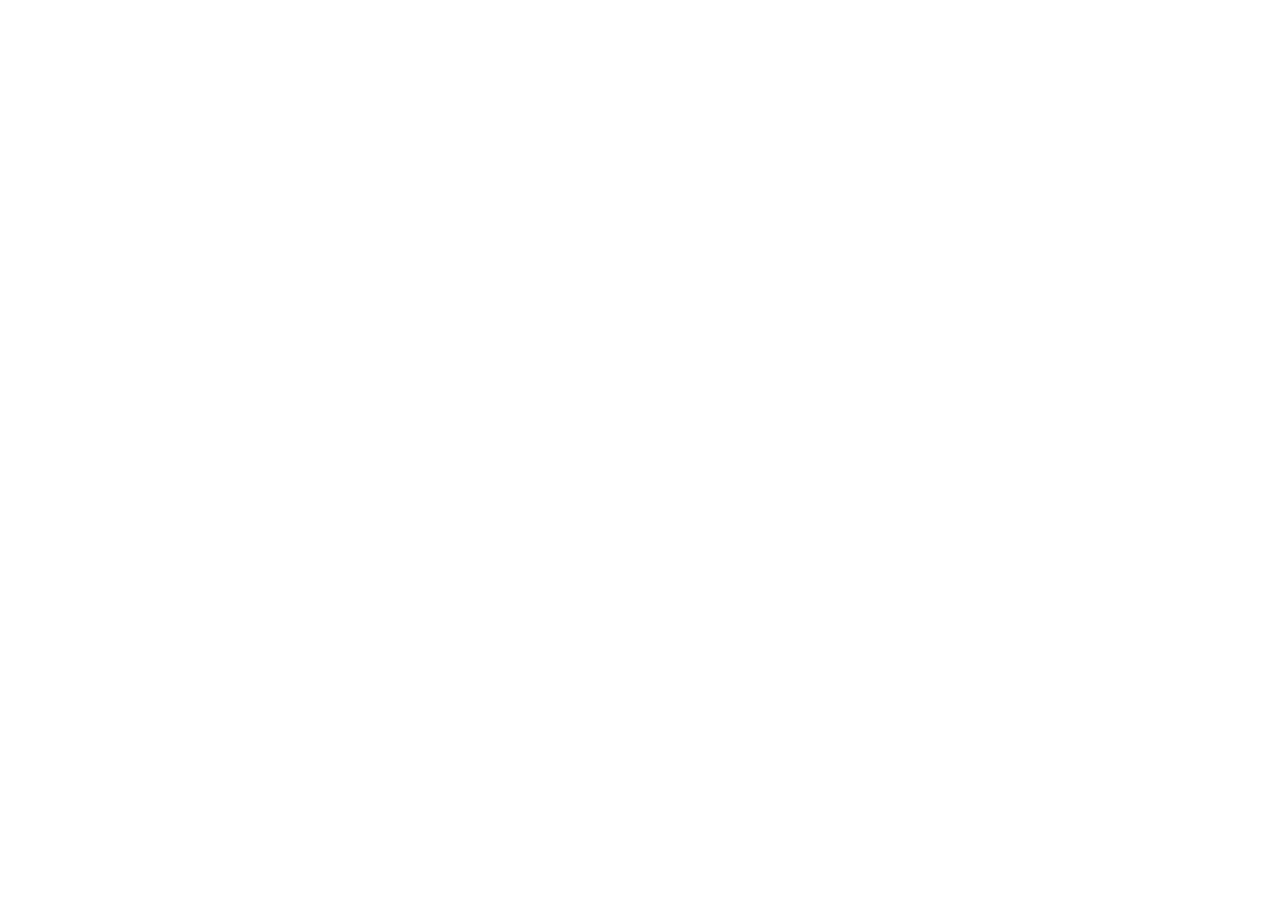
==== about.html @ 2a6b6fd4 "Init : création du dépôt, arborescence des fichiers et structure HTML de base" ====
<!DOCTYPE html>
<html lang="fr">

<head>
    <meta charset="UTF-8">
    <meta name="viewport" content="width=device-width, initial-scale=1.0">
    <title>AfriTalent - Acceuil</title>

    <!--Bootstrap 5 via CDN : feuille de style-->
    <link href="https://cdn.jsdelivr.net/npm/bootstrap@5.3.0/dist/css/bootstrap.min.css" rel="stylesheet">

    <!--Votre feuille de style personnelle-->
    <link rel="stylesheet" href="css/style.css">
</head>

<body>

    <!--Bootstrap 5 via CDN : script JavaScript-->
    <script src="https://cdn.jsdelivr.net/npm/bootstrap@5.3.0/dist/js/bootstrap.bundle.min.js"></script>

    <!--Votre script JavaScript-->
    <script src="js/main.js"></script>

</body>

</html>
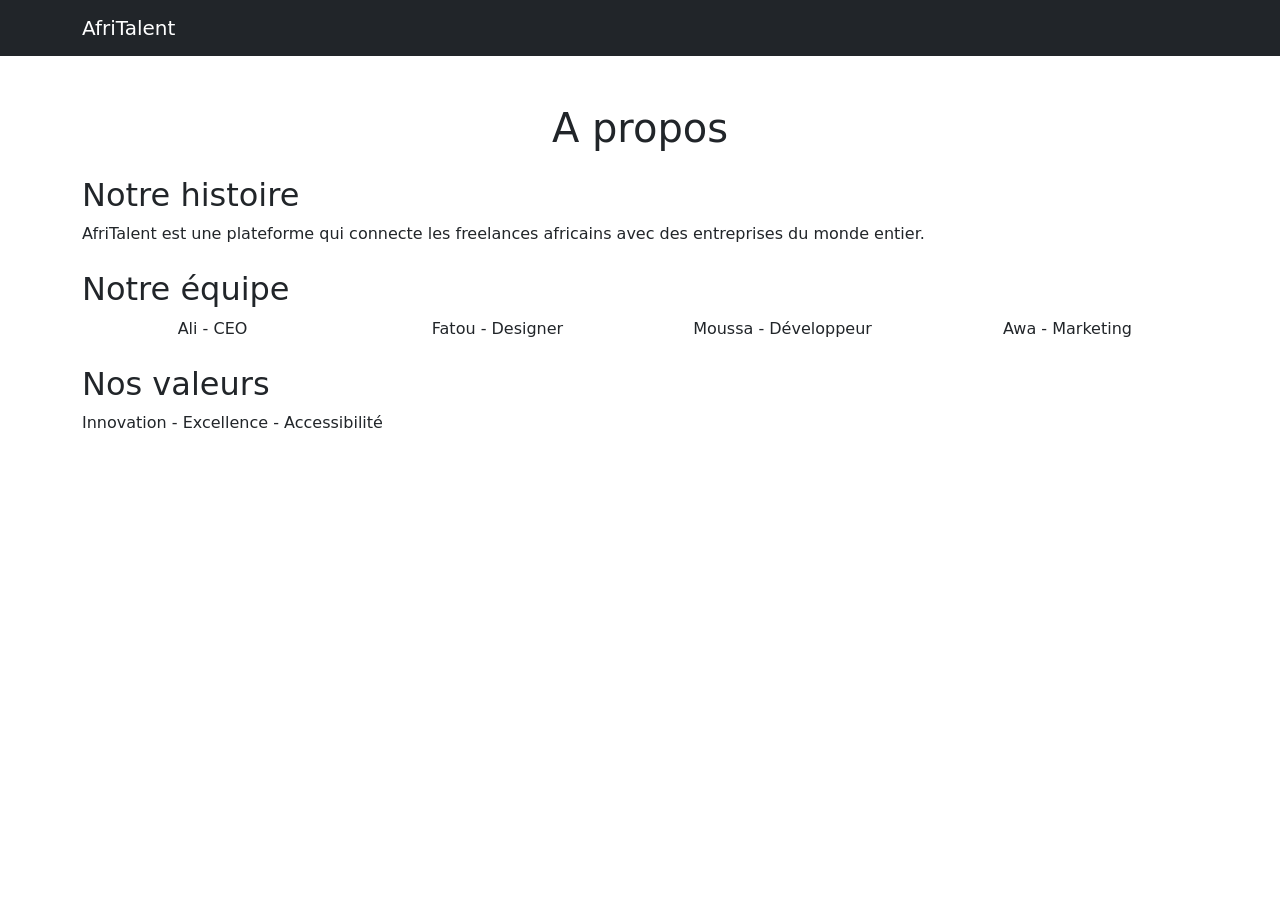
==== commit ca6b187b: "HTML : structure complète des 5 pages avec sections et contenu texte" ====
--- a/about.html
+++ b/about.html
@@ -15,6 +15,35 @@
 
 <body>
 
+    <!-- NAVBAR -->
+    <nav class="navbar navbar-expand-lg navbar-dark bg-dark">
+        <div class="container">
+            <a class="navbar-brand" href="index.html">AfriTalent</a>
+        </div>
+    </nav>
+
+    <!-- ABOUT -->
+    <main class="container mt-5">
+        <h1 class="text-center">A propos</h1>
+        <h2 class="mt-4">Notre histoire</h2>
+        <p>AfriTalent est une plateforme qui connecte les freelances africains avec des entreprises du monde entier.</p>
+
+        <h2 class="mt-4">Notre équipe</h2>
+        <div class="row text-center">
+            <div class="col-md-3">Ali - CEO</div>
+            <div class="col-md-3">Fatou - Designer</div>
+            <div class="col-md-3">Moussa - Développeur</div>
+            <div class="col-md-3">Awa - Marketing</div>
+        </div>
+
+        <h2 class="mt-4">Nos valeurs</h2>
+        <p>Innovation - Excellence - Accessibilité</p>
+    </main>
+
+    <!--Le contenu de la page sera ajoute ici-->
+
+<body>
+
     <!--Bootstrap 5 via CDN : script JavaScript-->
     <script src="https://cdn.jsdelivr.net/npm/bootstrap@5.3.0/dist/js/bootstrap.bundle.min.js"></script>
 
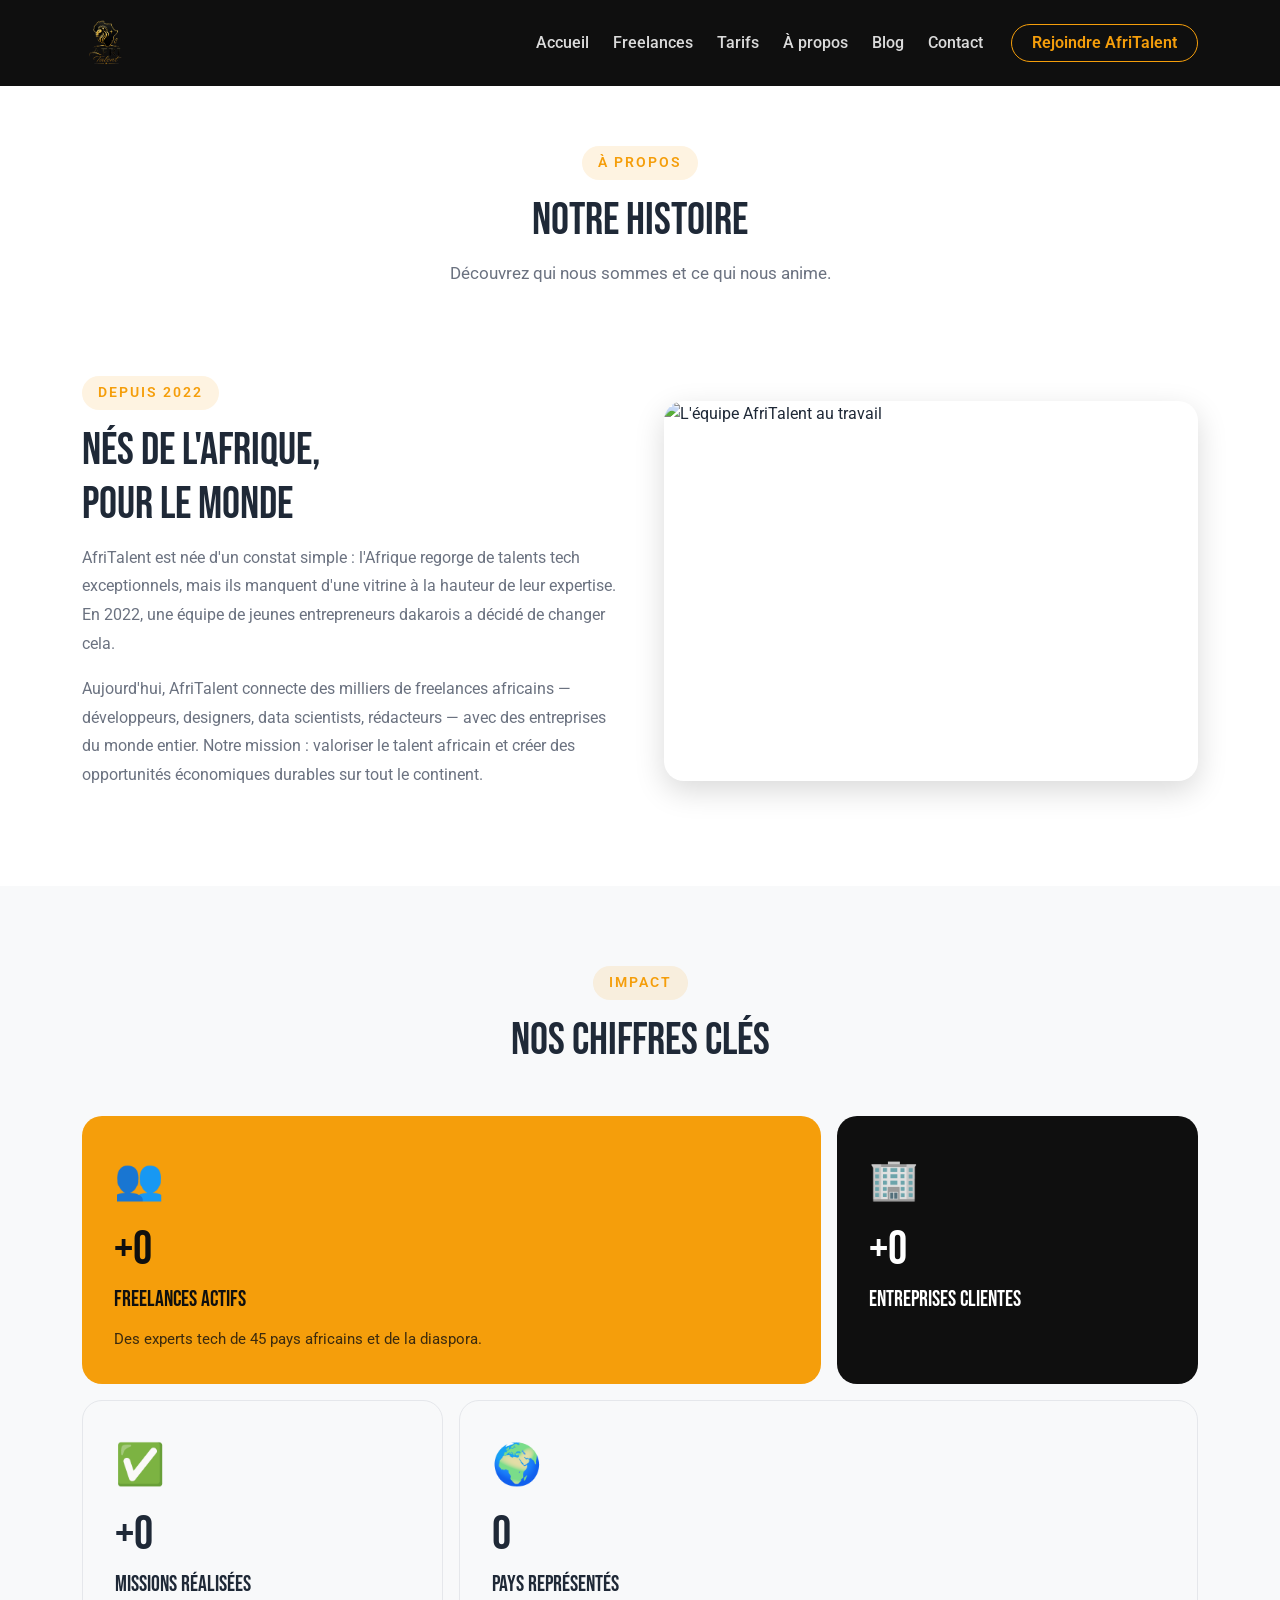
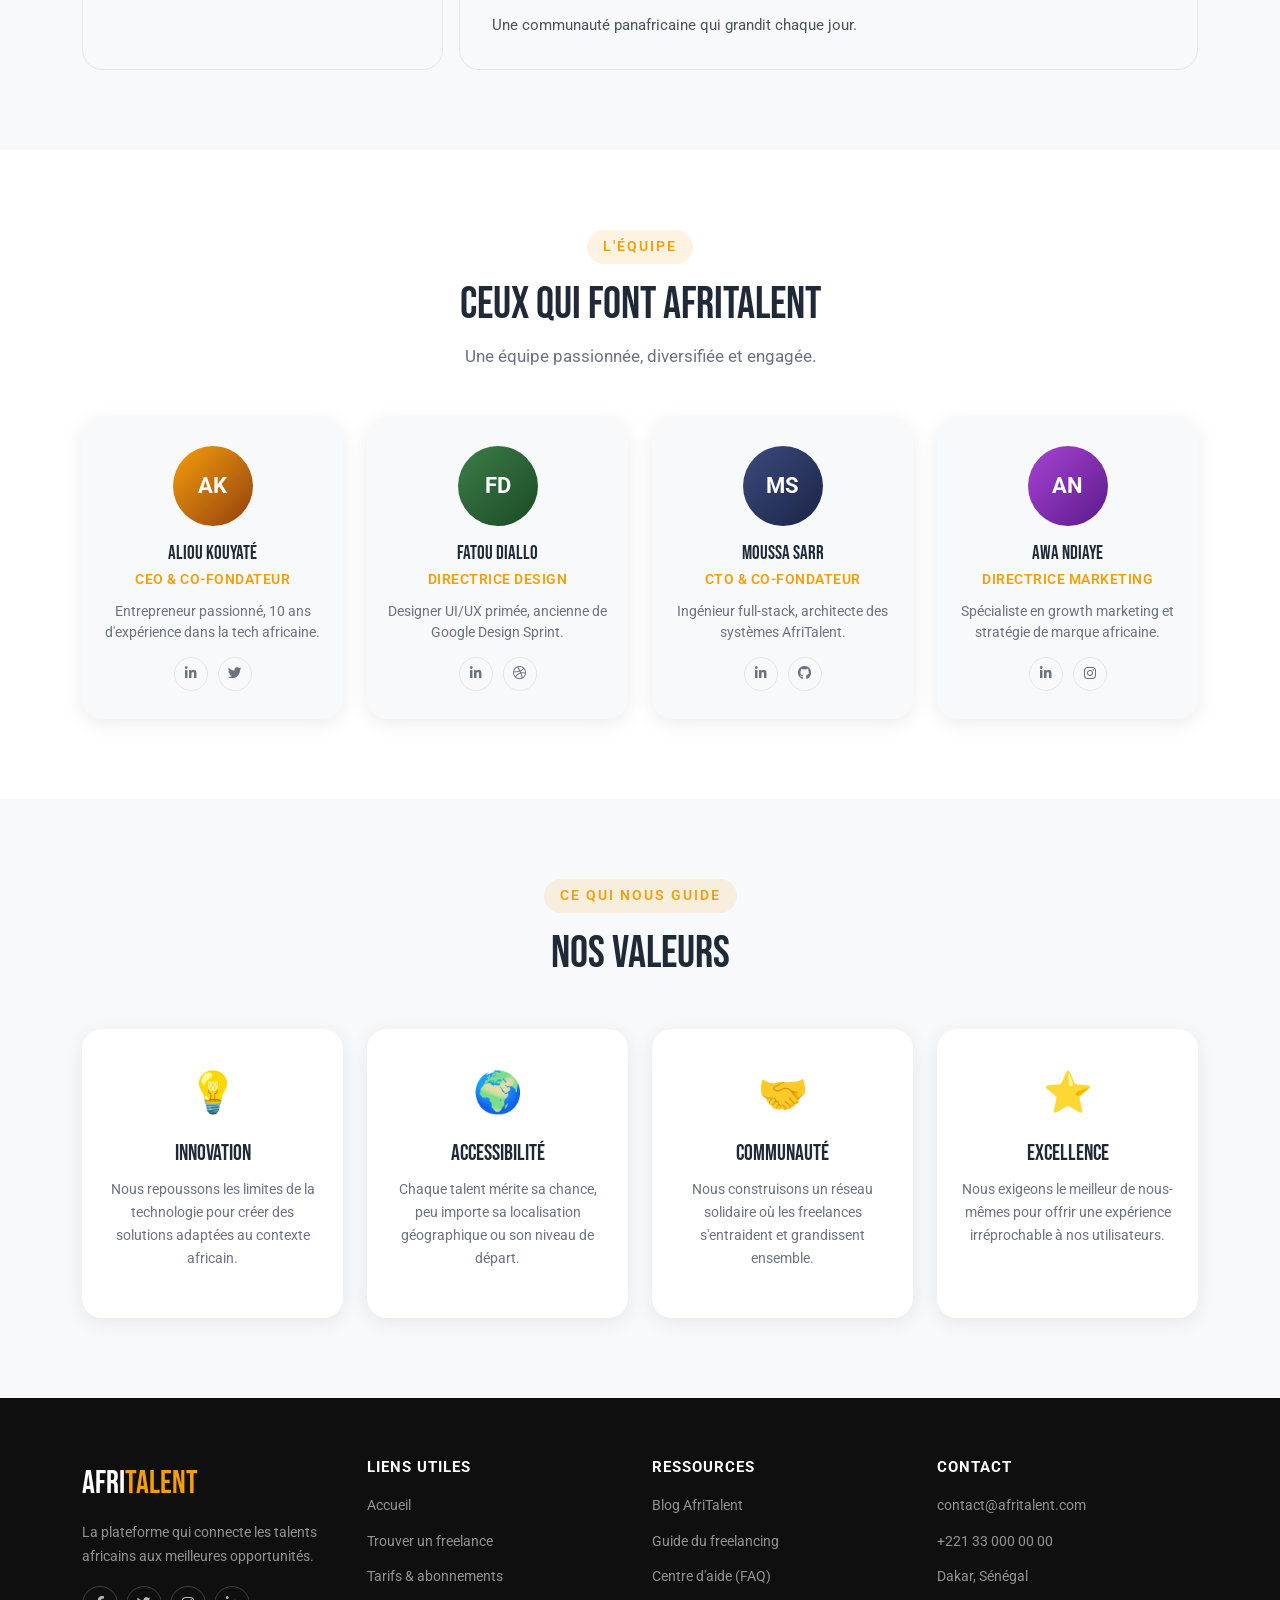
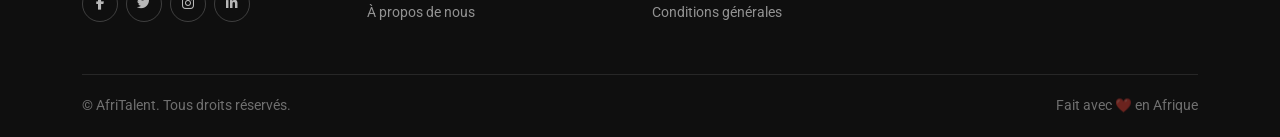
==== commit 096ecb54: "CSS : Bento Grid, sections hero et catégories, effets hover" ====
--- a/about.html
+++ b/about.html
@@ -4,52 +4,310 @@
 <head>
     <meta charset="UTF-8">
     <meta name="viewport" content="width=device-width, initial-scale=1.0">
-    <title>AfriTalent - Acceuil</title>
-
-    <!--Bootstrap 5 via CDN : feuille de style-->
+    <title>AfriTalent - À propos</title>
+
+    <!-- Bootstrap 5 via CDN : feuille de style -->
     <link href="https://cdn.jsdelivr.net/npm/bootstrap@5.3.0/dist/css/bootstrap.min.css" rel="stylesheet">
 
-    <!--Votre feuille de style personnelle-->
+    <!-- Font Awesome -->
+    <link rel="stylesheet" href="https://cdnjs.cloudflare.com/ajax/libs/font-awesome/6.5.0/css/all.min.css">
+
+    <!-- Google Fonts -->
+    <link href="https://fonts.googleapis.com/css2?family=Bebas+Neue&family=IBM+Plex+Sans+JP&family=Roboto:ital,wght@0,100..900;1,100..900&display=swap" rel="stylesheet">
+
+    <!-- Feuille de style personnelle -->
     <link rel="stylesheet" href="css/style.css">
 </head>
 
 <body>
 
-    <!-- NAVBAR -->
-    <nav class="navbar navbar-expand-lg navbar-dark bg-dark">
+    <!-- === NAVBAR === -->
+    <header>
+        <nav class="navbar navbar-expand-lg navbar-dark bg-dark sticky-top" id="mainNAV">
+            <div class="container">
+                <a class="navbar-brand" href="index.html">
+                    <img src="images/IYVH6890-removebg-preview.png" alt="Logo AfriTalent" width="200" height="auto">
+                </a>
+                <button class="navbar-toggler" type="button" data-bs-toggle="collapse" data-bs-target="#navMenu"
+                    aria-controls="navMenu" aria-expanded="false" aria-label="Toggle navigation">
+                    <span class="navbar-toggler-icon"></span>
+                </button>
+                <div class="collapse navbar-collapse" id="navMenu">
+                    <ul class="navbar-nav ms-auto align-items-center">
+                        <li class="nav-item"><a class="nav-link" href="index.html">Accueil</a></li>
+                        <li class="nav-item"><a class="nav-link" href="freelances.html">Freelances</a></li>
+                        <li class="nav-item"><a class="nav-link" href="tarifs.html">Tarifs</a></li>
+                        <!-- Lien actif sur À propos -->
+                        <li class="nav-item"><a class="nav-link active" href="about.html">À propos</a></li>
+                        <li class="nav-item"><a class="nav-link" href="#">Blog</a></li>
+                        <li class="nav-item"><a class="nav-link" href="contact.html">Contact</a></li>
+                        <li class="nav-item ms-3">
+                            <a href="#" class="btn btn-outline-warning">Rejoindre AfriTalent</a>
+                        </li>
+                    </ul>
+                </div>
+            </div>
+        </nav>
+    </header>
+
+    <main>
+
+        <!-- === EN-TÊTE PAGE === -->
+        <section id="page-header">
+            <div class="container text-center">
+                <span class="section-label">À propos</span>
+                <h1 class="section-title">Notre histoire</h1>
+                <p class="section-sub">Découvrez qui nous sommes et ce qui nous anime.</p>
+            </div>
+        </section>
+
+        <!-- === NOTRE HISTOIRE === -->
+        <section id="histoire">
+            <div class="container">
+                <div class="row align-items-center g-5">
+                    <div class="col-lg-6">
+                        <span class="section-label">Depuis 2022</span>
+                        <h2 class="section-title">Nés de l'Afrique,<br>pour le monde</h2>
+                        <p class="about-text">
+                            AfriTalent est née d'un constat simple : l'Afrique regorge de talents tech
+                            exceptionnels, mais ils manquent d'une vitrine à la hauteur de leur expertise.
+                            En 2022, une équipe de jeunes entrepreneurs dakarois a décidé de changer cela.
+                        </p>
+                        <p class="about-text">
+                            Aujourd'hui, AfriTalent connecte des milliers de freelances africains — développeurs,
+                            designers, data scientists, rédacteurs — avec des entreprises du monde entier.
+                            Notre mission : valoriser le talent africain et créer des opportunités économiques
+                            durables sur tout le continent.
+                        </p>
+                    </div>
+                    <div class="col-lg-6">
+                        <img src="images/banner.jpg" alt="L'équipe AfriTalent au travail" class="about-img">
+                    </div>
+                </div>
+            </div>
+        </section>
+
+        <!-- === CHIFFRES CLÉS EN BENTO GRID === -->
+        <section id="chiffres">
+            <div class="container">
+                <div class="text-center mb-5">
+                    <span class="section-label">Impact</span>
+                    <h2 class="section-title">Nos chiffres clés</h2>
+                </div>
+                <!-- Bento Grid avec compteurs animés (JS — commit 7) -->
+                <div class="bento-grid">
+                    <div class="bento-card accent large">
+                        <div class="bento-icon">👥</div>
+                        <div class="stat-big">+<span class="counter" data-target="2500">0</span></div>
+                        <div class="bento-title">Freelances actifs</div>
+                        <div class="bento-desc">Des experts tech de 45 pays africains et de la diaspora.</div>
+                    </div>
+                    <div class="bento-card dark">
+                        <div class="bento-icon">🏢</div>
+                        <div class="stat-big">+<span class="counter" data-target="800">0</span></div>
+                        <div class="bento-title">Entreprises clientes</div>
+                    </div>
+                    <div class="bento-card light">
+                        <div class="bento-icon">✅</div>
+                        <div class="stat-big">+<span class="counter" data-target="12000">0</span></div>
+                        <div class="bento-title">Missions réalisées</div>
+                    </div>
+                    <div class="bento-card light large">
+                        <div class="bento-icon">🌍</div>
+                        <div class="stat-big"><span class="counter" data-target="45">0</span></div>
+                        <div class="bento-title">Pays représentés</div>
+                        <div class="bento-desc">Une communauté panafricaine qui grandit chaque jour.</div>
+                    </div>
+                </div>
+            </div>
+        </section>
+
+        <!-- === NOTRE ÉQUIPE === -->
+        <section id="equipe">
+            <div class="container">
+                <div class="text-center mb-5">
+                    <span class="section-label">L'équipe</span>
+                    <h2 class="section-title">Ceux qui font AfriTalent</h2>
+                    <p class="section-sub">Une équipe passionnée, diversifiée et engagée.</p>
+                </div>
+                <div class="row g-4 justify-content-center">
+
+                    <!-- Membre 1 -->
+                    <div class="col-12 col-sm-6 col-lg-3">
+                        <div class="team-card">
+                            <div class="team-avatar" style="background:linear-gradient(135deg,#F59E0B,#92400E);">
+                                AK
+                            </div>
+                            <h5 class="team-name">Aliou Kouyaté</h5>
+                            <p class="team-role">CEO & Co-fondateur</p>
+                            <p class="team-bio">Entrepreneur passionné, 10 ans d'expérience dans la tech africaine.</p>
+                            <div class="team-socials">
+                                <a href="#" aria-label="LinkedIn de Aliou"><i class="fab fa-linkedin-in"></i></a>
+                                <a href="#" aria-label="Twitter de Aliou"><i class="fab fa-twitter"></i></a>
+                            </div>
+                        </div>
+                    </div>
+
+                    <!-- Membre 2 -->
+                    <div class="col-12 col-sm-6 col-lg-3">
+                        <div class="team-card">
+                            <div class="team-avatar" style="background:linear-gradient(135deg,#3D7D4A,#1A4A24);">
+                                FD
+                            </div>
+                            <h5 class="team-name">Fatou Diallo</h5>
+                            <p class="team-role">Directrice Design</p>
+                            <p class="team-bio">Designer UI/UX primée, ancienne de Google Design Sprint.</p>
+                            <div class="team-socials">
+                                <a href="#" aria-label="LinkedIn de Fatou"><i class="fab fa-linkedin-in"></i></a>
+                                <a href="#" aria-label="Dribbble de Fatou"><i class="fab fa-dribbble"></i></a>
+                            </div>
+                        </div>
+                    </div>
+
+                    <!-- Membre 3 -->
+                    <div class="col-12 col-sm-6 col-lg-3">
+                        <div class="team-card">
+                            <div class="team-avatar" style="background:linear-gradient(135deg,#3D4A7D,#1A2447);">
+                                MS
+                            </div>
+                            <h5 class="team-name">Moussa Sarr</h5>
+                            <p class="team-role">CTO & Co-fondateur</p>
+                            <p class="team-bio">Ingénieur full-stack, architecte des systèmes AfriTalent.</p>
+                            <div class="team-socials">
+                                <a href="#" aria-label="LinkedIn de Moussa"><i class="fab fa-linkedin-in"></i></a>
+                                <a href="#" aria-label="GitHub de Moussa"><i class="fab fa-github"></i></a>
+                            </div>
+                        </div>
+                    </div>
+
+                    <!-- Membre 4 -->
+                    <div class="col-12 col-sm-6 col-lg-3">
+                        <div class="team-card">
+                            <div class="team-avatar" style="background:linear-gradient(135deg,#A843D4,#5A1A8B);">
+                                AN
+                            </div>
+                            <h5 class="team-name">Awa Ndiaye</h5>
+                            <p class="team-role">Directrice Marketing</p>
+                            <p class="team-bio">Spécialiste en growth marketing et stratégie de marque africaine.</p>
+                            <div class="team-socials">
+                                <a href="#" aria-label="LinkedIn de Awa"><i class="fab fa-linkedin-in"></i></a>
+                                <a href="#" aria-label="Instagram de Awa"><i class="fab fa-instagram"></i></a>
+                            </div>
+                        </div>
+                    </div>
+
+                </div>
+            </div>
+        </section>
+
+        <!-- === NOS VALEURS === -->
+        <section id="valeurs">
+            <div class="container">
+                <div class="text-center mb-5">
+                    <span class="section-label">Ce qui nous guide</span>
+                    <h2 class="section-title">Nos valeurs</h2>
+                </div>
+                <div class="row g-4">
+
+                    <!-- Valeur 1 -->
+                    <div class="col-12 col-sm-6 col-lg-3">
+                        <div class="valeur-card">
+                            <div class="valeur-icon">💡</div>
+                            <h5 class="valeur-title">Innovation</h5>
+                            <p class="valeur-desc">Nous repoussons les limites de la technologie pour créer des solutions adaptées au contexte africain.</p>
+                        </div>
+                    </div>
+
+                    <!-- Valeur 2 -->
+                    <div class="col-12 col-sm-6 col-lg-3">
+                        <div class="valeur-card">
+                            <div class="valeur-icon">🌍</div>
+                            <h5 class="valeur-title">Accessibilité</h5>
+                            <p class="valeur-desc">Chaque talent mérite sa chance, peu importe sa localisation géographique ou son niveau de départ.</p>
+                        </div>
+                    </div>
+
+                    <!-- Valeur 3 -->
+                    <div class="col-12 col-sm-6 col-lg-3">
+                        <div class="valeur-card">
+                            <div class="valeur-icon">🤝</div>
+                            <h5 class="valeur-title">Communauté</h5>
+                            <p class="valeur-desc">Nous construisons un réseau solidaire où les freelances s'entraident et grandissent ensemble.</p>
+                        </div>
+                    </div>
+
+                    <!-- Valeur 4 -->
+                    <div class="col-12 col-sm-6 col-lg-3">
+                        <div class="valeur-card">
+                            <div class="valeur-icon">⭐</div>
+                            <h5 class="valeur-title">Excellence</h5>
+                            <p class="valeur-desc">Nous exigeons le meilleur de nous-mêmes pour offrir une expérience irréprochable à nos utilisateurs.</p>
+                        </div>
+                    </div>
+
+                </div>
+            </div>
+        </section>
+
+    </main>
+
+    <!-- === FOOTER === -->
+    <footer>
         <div class="container">
-            <a class="navbar-brand" href="index.html">AfriTalent</a>
+            <div class="row g-4">
+                <!-- Col 1 -->
+                <div class="col-lg-3 col-md-6">
+                    <div class="footer-brand">Afri<span>Talent</span></div>
+                    <p class="footer-desc">La plateforme qui connecte les talents africains aux meilleures opportunités.</p>
+                    <div class="mt-3 d-flex gap-2">
+                        <a href="#" class="social-icon"><i class="fab fa-facebook-f"></i></a>
+                        <a href="#" class="social-icon"><i class="fab fa-twitter"></i></a>
+                        <a href="#" class="social-icon"><i class="fab fa-instagram"></i></a>
+                        <a href="#" class="social-icon"><i class="fab fa-linkedin-in"></i></a>
+                    </div>
+                </div>
+                <!-- Col 2 -->
+                <div class="col-lg-3 col-md-6">
+                    <h6 class="footer-title">Liens utiles</h6>
+                    <ul class="footer-links">
+                        <li><a href="index.html">Accueil</a></li>
+                        <li><a href="freelances.html">Trouver un freelance</a></li>
+                        <li><a href="tarifs.html">Tarifs & abonnements</a></li>
+                        <li><a href="about.html">À propos de nous</a></li>
+                    </ul>
+                </div>
+                <!-- Col 3 -->
+                <div class="col-lg-3 col-md-6">
+                    <h6 class="footer-title">Ressources</h6>
+                    <ul class="footer-links">
+                        <li><a href="#">Blog AfriTalent</a></li>
+                        <li><a href="#">Guide du freelancing</a></li>
+                        <li><a href="#">Centre d'aide (FAQ)</a></li>
+                        <li><a href="#">Conditions générales</a></li>
+                    </ul>
+                </div>
+                <!-- Col 4 -->
+                <div class="col-lg-3 col-md-6">
+                    <h6 class="footer-title">Contact</h6>
+                    <ul class="footer-links">
+                        <li><a href="#">contact@afritalent.com</a></li>
+                        <li><a href="#">+221 33 000 00 00</a></li>
+                        <li><a href="#">Dakar, Sénégal</a></li>
+                    </ul>
+                </div>
+            </div>
+            <div class="footer-bottom">
+                <span>© <span id="year"></span> AfriTalent. Tous droits réservés.</span>
+                <span>Fait avec ❤️ en Afrique</span>
+            </div>
         </div>
-    </nav>
-
-    <!-- ABOUT -->
-    <main class="container mt-5">
-        <h1 class="text-center">A propos</h1>
-        <h2 class="mt-4">Notre histoire</h2>
-        <p>AfriTalent est une plateforme qui connecte les freelances africains avec des entreprises du monde entier.</p>
-
-        <h2 class="mt-4">Notre équipe</h2>
-        <div class="row text-center">
-            <div class="col-md-3">Ali - CEO</div>
-            <div class="col-md-3">Fatou - Designer</div>
-            <div class="col-md-3">Moussa - Développeur</div>
-            <div class="col-md-3">Awa - Marketing</div>
-        </div>
-
-        <h2 class="mt-4">Nos valeurs</h2>
-        <p>Innovation - Excellence - Accessibilité</p>
-    </main>
-
-    <!--Le contenu de la page sera ajoute ici-->
-
-<body>
-
-    <!--Bootstrap 5 via CDN : script JavaScript-->
+    </footer>
+
+    <!-- Bootstrap 5 via CDN : script JavaScript -->
     <script src="https://cdn.jsdelivr.net/npm/bootstrap@5.3.0/dist/js/bootstrap.bundle.min.js"></script>
 
-    <!--Votre script JavaScript-->
+    <!-- Votre script JavaScript -->
     <script src="js/main.js"></script>
 
 </body>
-
-</html>+</html>
--- a/css/style.css
+++ b/css/style.css
@@ -0,0 +1,1334 @@
+/* =========================================================
+   AFRITALENT — FEUILLE DE STYLE PRINCIPALE
+   Auteur : [Votre Nom]
+   Description : Styles globaux du site AfriTalent
+========================================================= */
+
+/* =========================================================
+   1. VARIABLES CSS (custom properties) — OBLIGATOIRE
+========================================================= */
+:root {
+    /* Couleurs principales */
+    --color-primary:    #F59E0B;   /* Jaune/or — couleur accent */
+    --color-dark:       #0F0F0F;   /* Noir profond — fond navbar/footer */
+    --color-bg:         #F8F9FA;   /* Gris très clair — fond général */
+    --color-white:      #FFFFFF;
+    --color-text:       #1F2937;   /* Texte principal */
+    --color-text-light: #6B7280;   /* Texte secondaire */
+
+    /* Typographie */
+    --font-title:  'Bebas Neue', sans-serif;
+    --font-body:   'Roboto', sans-serif;
+
+    /* Espacements */
+    --spacing-section: 80px;
+    --spacing-md:      40px;
+    --spacing-sm:      20px;
+
+    /* Effets */
+    --radius:      12px;
+    --radius-lg:   20px;
+    --shadow:      0 4px 20px rgba(0, 0, 0, 0.08);
+    --shadow-hover:0 10px 30px rgba(0, 0, 0, 0.15);
+    --transition:  0.3s ease;
+}
+
+/* =========================================================
+   2. RESET & BASE
+========================================================= */
+*, *::before, *::after {
+    box-sizing: border-box;
+    margin: 0;
+    padding: 0;
+}
+
+html {
+    scroll-behavior: smooth;
+}
+
+body {
+    font-family: var(--font-body);
+    background: var(--color-bg);
+    color: var(--color-text);
+    line-height: 1.6;
+}
+
+img {
+    max-width: 100%;
+    display: block;
+}
+
+a {
+    text-decoration: none;
+    color: inherit;
+}
+
+ul {
+    list-style: none;
+    padding: 0;
+    margin: 0;
+}
+
+/* =========================================================
+   3. TYPOGRAPHIE
+========================================================= */
+h1, h2, h3 {
+    font-family: var(--font-title);
+    line-height: 1.2;
+}
+
+.section-title {
+    font-family: var(--font-title);
+    font-size: 2.8rem;
+    color: var(--color-text);
+    margin-bottom: 12px;
+}
+
+.section-label {
+    display: inline-block;
+    background: rgba(245, 158, 11, 0.12);
+    color: var(--color-primary);
+    font-size: 0.85rem;
+    font-weight: 600;
+    letter-spacing: 2px;
+    text-transform: uppercase;
+    padding: 6px 16px;
+    border-radius: 50px;
+    margin-bottom: 14px;
+}
+
+.section-sub {
+    color: var(--color-text-light);
+    font-size: 1.05rem;
+    max-width: 500px;
+    margin: 0 auto;
+}
+
+/* =========================================================
+   4. NAVBAR
+========================================================= */
+#mainNAV {
+    background: var(--color-dark) !important;
+    padding: 14px 0;
+    transition: var(--transition);
+}
+
+/* Effet au scroll — ajouté par JavaScript */
+#mainNAV.scrolled {
+    padding: 8px 0;
+    box-shadow: 0 4px 20px rgba(0, 0, 0, 0.4);
+}
+
+.navbar-brand img {
+    height: 48px;
+    width: auto;
+}
+
+.nav-link {
+    color: rgba(255, 255, 255, 0.85) !important;
+    font-weight: 500;
+    padding: 6px 12px !important;
+    transition: color var(--transition);
+}
+
+.nav-link:hover {
+    color: var(--color-primary) !important;
+}
+
+/* Bouton CTA navbar */
+.btn-outline-warning {
+    border-color: var(--color-primary);
+    color: var(--color-primary);
+    border-radius: 50px;
+    padding: 6px 20px;
+    font-weight: 600;
+    transition: var(--transition);
+}
+
+.btn-outline-warning:hover {
+    background: var(--color-primary);
+    color: var(--color-dark);
+}
+
+/* =========================================================
+   5. HERO
+========================================================= */
+#hero {
+    position: relative;
+    min-height: 90vh;
+    background:
+        linear-gradient(135deg, rgba(0,0,0,0.75) 0%, rgba(15,15,15,0.6) 100%),
+        url('../images/banner.jpg') center/cover no-repeat;
+    display: flex;
+    align-items: center;
+    padding: 100px 0 60px;
+    overflow: hidden;
+}
+
+#hero h1 {
+    font-family: var(--font-title);
+    font-size: clamp(2.8rem, 6vw, 5rem);
+    color: var(--color-white);
+    margin-bottom: 16px;
+}
+
+#hero h1 span {
+    color: var(--color-primary);
+}
+
+#hero h2 {
+    font-family: var(--font-body);
+    font-size: clamp(1rem, 2vw, 1.25rem);
+    font-weight: 400;
+    color: rgba(255, 255, 255, 0.85);
+    margin-bottom: 32px;
+    max-width: 540px;
+}
+
+.hero-label {
+    display: inline-block;
+    background: rgba(245, 158, 11, 0.15);
+    border: 1px solid rgba(245, 158, 11, 0.4);
+    color: var(--color-primary);
+    font-size: 0.85rem;
+    font-weight: 600;
+    letter-spacing: 1px;
+    padding: 6px 16px;
+    border-radius: 50px;
+    margin-bottom: 20px;
+}
+
+/* =========================================================
+   6. STATISTIQUES
+========================================================= */
+#statistiques {
+    background: var(--color-dark);
+    padding: 50px 0;
+}
+
+.stat-number {
+    font-family: var(--font-title);
+    font-size: 3rem;
+    color: var(--color-primary);
+    line-height: 1;
+    margin-bottom: 8px;
+}
+
+.stat-label {
+    color: rgba(255, 255, 255, 0.7);
+    font-size: 0.9rem;
+    text-transform: uppercase;
+    letter-spacing: 1px;
+}
+
+/* =========================================================
+   7. BENTO GRID — "Comment ça marche"
+========================================================= */
+#how {
+    padding: var(--spacing-section) 0;
+    background: var(--color-white);
+}
+
+/* Grille Bento asymétrique avec CSS Grid */
+.bento-grid {
+    display: grid;
+    grid-template-columns: repeat(3, 1fr);
+    grid-template-rows: auto auto;
+    gap: 16px;
+}
+
+/* Carte large : occupe 2 colonnes */
+.bento-card.large {
+    grid-column: span 2;
+}
+
+/* Styles communs à toutes les cartes */
+.bento-card {
+    border-radius: var(--radius-lg);
+    padding: 32px;
+    transition: transform var(--transition), box-shadow var(--transition);
+}
+
+.bento-card:hover {
+    transform: translateY(-6px);
+    box-shadow: var(--shadow-hover);
+}
+
+/* Variante accent (jaune) */
+.bento-card.accent {
+    background: var(--color-primary);
+    color: var(--color-dark);
+}
+
+/* Variante dark */
+.bento-card.dark {
+    background: var(--color-dark);
+    color: var(--color-white);
+}
+
+/* Variante light */
+.bento-card.light {
+    background: var(--color-bg);
+    color: var(--color-text);
+    border: 1px solid #E5E7EB;
+}
+
+.bento-step {
+    font-size: 0.8rem;
+    font-weight: 700;
+    letter-spacing: 2px;
+    text-transform: uppercase;
+    opacity: 0.6;
+    margin-bottom: 12px;
+}
+
+.bento-icon {
+    font-size: 2.5rem;
+    margin-bottom: 14px;
+}
+
+.bento-title {
+    font-family: var(--font-title);
+    font-size: 1.4rem;
+    margin-bottom: 10px;
+}
+
+.bento-desc {
+    font-size: 0.95rem;
+    opacity: 0.8;
+    line-height: 1.6;
+}
+
+/* =========================================================
+   8. CATEGORIES DE SERVICES
+========================================================= */
+#services {
+    padding: var(--spacing-section) 0;
+    background: var(--color-bg);
+}
+
+.cat-card {
+    background: var(--color-white);
+    border-radius: var(--radius);
+    padding: 28px 16px;
+    text-align: center;
+    box-shadow: var(--shadow);
+    transition: transform var(--transition), box-shadow var(--transition), background var(--transition);
+    cursor: pointer;
+    height: 100%;
+}
+
+/* Effet hover obligatoire */
+.cat-card:hover {
+    transform: translateY(-8px);
+    box-shadow: var(--shadow-hover);
+    background: var(--color-primary);
+}
+
+.cat-card:hover .cat-title,
+.cat-card:hover .cat-count {
+    color: var(--color-dark);
+}
+
+.cat-icon {
+    font-size: 2.2rem;
+    margin-bottom: 12px;
+}
+
+.cat-title {
+    font-weight: 700;
+    font-size: 0.95rem;
+    color: var(--color-text);
+    margin-bottom: 6px;
+    transition: color var(--transition);
+}
+
+.cat-count {
+    font-size: 0.8rem;
+    color: var(--color-text-light);
+    transition: color var(--transition);
+}
+
+/* =========================================================
+   9. TEMOIGNAGES
+========================================================= */
+#temoignages {
+    padding: var(--spacing-section) 0;
+    background: var(--color-white);
+}
+
+.testi-card {
+    background: var(--color-bg);
+    border-radius: var(--radius-lg);
+    padding: 28px;
+    height: 100%;
+    box-shadow: var(--shadow);
+    transition: transform var(--transition);
+}
+
+.testi-card:hover {
+    transform: translateY(-4px);
+}
+
+.testi-stars {
+    color: var(--color-primary);
+    font-size: 1.1rem;
+    margin-bottom: 14px;
+}
+
+.testi-quote {
+    font-style: italic;
+    color: var(--color-text);
+    font-size: 0.95rem;
+    line-height: 1.7;
+}
+
+.testi-avatar {
+    width: 48px;
+    height: 48px;
+    border-radius: 50%;
+    display: flex;
+    align-items: center;
+    justify-content: center;
+    color: white;
+    font-weight: 700;
+    font-size: 0.9rem;
+    flex-shrink: 0;
+}
+
+.testi-name {
+    font-weight: 700;
+    font-size: 0.95rem;
+    color: var(--color-text);
+}
+
+.testi-role {
+    font-size: 0.8rem;
+    color: var(--color-text-light);
+}
+
+/* Indicateurs carousel */
+.carousel-indicators [data-bs-target] {
+    background-color: var(--color-primary);
+    width: 10px;
+    height: 10px;
+    border-radius: 50%;
+}
+
+/* =========================================================
+   10. CTA
+========================================================= */
+#cta {
+    padding: var(--spacing-section) 0;
+    background: linear-gradient(135deg, var(--color-dark) 0%, #1a1a2e 100%);
+    text-align: center;
+    color: var(--color-white);
+}
+
+#cta .section-label {
+    background: rgba(245, 158, 11, 0.15);
+    color: var(--color-primary);
+}
+
+#cta h2 {
+    font-family: var(--font-title);
+    font-size: clamp(2rem, 4vw, 3.5rem);
+    color: var(--color-white);
+    margin: 16px 0;
+}
+
+#cta h2 span {
+    color: var(--color-primary);
+}
+
+#cta p {
+    color: rgba(255, 255, 255, 0.7);
+    max-width: 500px;
+    margin: 0 auto 32px;
+}
+
+.btn-cta {
+    display: inline-block;
+    background: var(--color-primary);
+    color: var(--color-dark);
+    font-weight: 700;
+    padding: 14px 36px;
+    border-radius: 50px;
+    font-size: 1rem;
+    transition: transform var(--transition), box-shadow var(--transition);
+}
+
+.btn-cta:hover {
+    transform: translateY(-3px);
+    box-shadow: 0 8px 25px rgba(245, 158, 11, 0.4);
+    color: var(--color-dark);
+}
+
+/* =========================================================
+   11. FOOTER
+========================================================= */
+footer {
+    background: var(--color-dark);
+    color: rgba(255, 255, 255, 0.75);
+    padding: 60px 0 0;
+}
+
+.footer-brand {
+    font-family: var(--font-title);
+    font-size: 2rem;
+    color: var(--color-white);
+    margin-bottom: 12px;
+}
+
+.footer-brand span {
+    color: var(--color-primary);
+}
+
+.footer-desc {
+    font-size: 0.9rem;
+    color: rgba(255, 255, 255, 0.55);
+    line-height: 1.7;
+}
+
+.footer-title {
+    color: var(--color-white);
+    font-weight: 700;
+    font-size: 0.95rem;
+    letter-spacing: 1px;
+    text-transform: uppercase;
+    margin-bottom: 16px;
+}
+
+.footer-links li {
+    margin-bottom: 10px;
+}
+
+.footer-links a {
+    color: rgba(255, 255, 255, 0.55);
+    font-size: 0.9rem;
+    transition: color var(--transition);
+}
+
+.footer-links a:hover {
+    color: var(--color-primary);
+}
+
+/* Icônes réseaux sociaux */
+.social-icon {
+    display: inline-flex;
+    align-items: center;
+    justify-content: center;
+    width: 36px;
+    height: 36px;
+    border-radius: 50%;
+    border: 1px solid rgba(255, 255, 255, 0.2);
+    color: rgba(255, 255, 255, 0.7);
+    font-size: 0.85rem;
+    transition: var(--transition);
+}
+
+.social-icon:hover {
+    background: var(--color-primary);
+    border-color: var(--color-primary);
+    color: var(--color-dark);
+}
+
+.footer-bottom {
+    border-top: 1px solid rgba(255, 255, 255, 0.1);
+    margin-top: 40px;
+    padding: 20px 0;
+    display: flex;
+    justify-content: space-between;
+    align-items: center;
+    font-size: 0.85rem;
+    color: rgba(255, 255, 255, 0.4);
+    flex-wrap: wrap;
+    gap: 10px;
+}
+
+/* =========================================================
+   12. PAGE FREELANCES
+========================================================= */
+
+/* En-tête de page */
+#page-header {
+    padding: 60px 0 30px;
+    background: var(--color-white);
+}
+
+/* Barre de filtres */
+#filtres {
+    padding: 24px 0 40px;
+    background: var(--color-white);
+    border-bottom: 1px solid #E5E7EB;
+}
+
+.btn-filter {
+    background: var(--color-bg);
+    border: 2px solid #E5E7EB;
+    color: var(--color-text);
+    padding: 8px 20px;
+    border-radius: 50px;
+    font-size: 0.9rem;
+    font-weight: 500;
+    cursor: pointer;
+    transition: var(--transition);
+}
+
+.btn-filter:hover,
+.btn-filter.active {
+    background: var(--color-primary);
+    border-color: var(--color-primary);
+    color: var(--color-dark);
+}
+
+/* Section catalogue */
+#catalogue {
+    padding: 50px 0 var(--spacing-section);
+    background: var(--color-bg);
+}
+
+/* Carte freelance */
+.freelance-card {
+    background: var(--color-white);
+    border-radius: var(--radius-lg);
+    overflow: hidden;
+    box-shadow: var(--shadow);
+    transition: transform var(--transition), box-shadow var(--transition);
+    height: 100%;
+    display: flex;
+    flex-direction: column;
+}
+
+.freelance-card:hover {
+    transform: translateY(-8px);
+    box-shadow: var(--shadow-hover);
+}
+
+/* Image du freelance */
+.freelance-card img {
+    width: 100%;
+    height: 220px;
+    object-fit: cover;
+    object-position: top;
+    transition: transform var(--transition);
+}
+
+.freelance-card:hover img {
+    transform: scale(1.05);
+}
+
+/* Corps de la carte */
+.freelance-body {
+    padding: 20px;
+    display: flex;
+    flex-direction: column;
+    flex: 1;
+}
+
+/* Badge catégorie */
+.freelance-badge {
+    display: inline-block;
+    background: rgba(245, 158, 11, 0.12);
+    color: var(--color-primary);
+    font-size: 0.75rem;
+    font-weight: 600;
+    padding: 4px 12px;
+    border-radius: 50px;
+    margin-bottom: 10px;
+    text-transform: uppercase;
+    letter-spacing: 0.5px;
+}
+
+.freelance-name {
+    font-family: var(--font-title);
+    font-size: 1.3rem;
+    color: var(--color-text);
+    margin-bottom: 6px;
+}
+
+.freelance-bio {
+    font-size: 0.9rem;
+    color: var(--color-text-light);
+    line-height: 1.5;
+    flex: 1;
+    margin-bottom: 14px;
+}
+
+/* Tarif et étoiles */
+.freelance-footer {
+    display: flex;
+    justify-content: space-between;
+    align-items: center;
+    margin-bottom: 14px;
+}
+
+.freelance-rate {
+    font-weight: 700;
+    color: var(--color-text);
+    font-size: 1rem;
+}
+
+.freelance-stars {
+    color: var(--color-primary);
+    font-size: 0.95rem;
+}
+
+/* Bouton voir profil */
+.btn-voir-profil {
+    display: block;
+    text-align: center;
+    background: var(--color-dark);
+    color: var(--color-white);
+    padding: 10px;
+    border-radius: var(--radius);
+    font-weight: 600;
+    font-size: 0.9rem;
+    transition: background var(--transition), color var(--transition);
+}
+
+.btn-voir-profil:hover {
+    background: var(--color-primary);
+    color: var(--color-dark);
+}
+
+/* Carte masquée par le filtre JS */
+.freelance-item.hidden {
+    display: none !important;
+}
+
+/* =========================================================
+   14. PAGE TARIFS
+========================================================= */
+
+#pricing {
+    padding: 50px 0 var(--spacing-section);
+    background: var(--color-bg);
+}
+
+/* Carte tarif de base */
+.pricing-card {
+    background: var(--color-white);
+    border-radius: var(--radius-lg);
+    padding: 36px 28px;
+    box-shadow: var(--shadow);
+    display: flex;
+    flex-direction: column;
+    height: 100%;
+    position: relative;
+    transition: transform var(--transition), box-shadow var(--transition);
+    border: 2px solid transparent;
+}
+
+.pricing-card:hover {
+    transform: translateY(-6px);
+    box-shadow: var(--shadow-hover);
+}
+
+/* Carte mise en avant (Pro) */
+.pricing-card.featured {
+    border-color: var(--color-primary);
+    background: var(--color-dark);
+    color: var(--color-white);
+    transform: scale(1.04);
+}
+
+.pricing-card.featured:hover {
+    transform: scale(1.04) translateY(-6px);
+}
+
+/* Badge "Populaire" */
+.pricing-badge {
+    position: absolute;
+    top: -14px;
+    left: 50%;
+    transform: translateX(-50%);
+    background: var(--color-primary);
+    color: var(--color-dark);
+    font-size: 0.8rem;
+    font-weight: 700;
+    padding: 4px 18px;
+    border-radius: 50px;
+    white-space: nowrap;
+}
+
+.pricing-name {
+    font-family: var(--font-title);
+    font-size: 1.8rem;
+    margin-bottom: 10px;
+}
+
+.pricing-price {
+    font-family: var(--font-title);
+    font-size: 2.4rem;
+    color: var(--color-primary);
+    margin-bottom: 24px;
+}
+
+.pricing-price span {
+    font-family: var(--font-body);
+    font-size: 0.9rem;
+    color: var(--color-text-light);
+    font-weight: 400;
+}
+
+.pricing-card.featured .pricing-price span {
+    color: rgba(255,255,255,0.5);
+}
+
+/* Liste des fonctionnalités */
+.pricing-features {
+    list-style: none;
+    padding: 0;
+    margin: 0 0 28px;
+    flex: 1;
+}
+
+.pricing-features li {
+    padding: 8px 0;
+    font-size: 0.95rem;
+    border-bottom: 1px solid rgba(0,0,0,0.06);
+    display: flex;
+    align-items: center;
+    gap: 10px;
+}
+
+.pricing-card.featured .pricing-features li {
+    border-bottom-color: rgba(255,255,255,0.1);
+}
+
+.feature-ok i { color: #22c55e; }
+.feature-no { opacity: 0.4; }
+.feature-no i { color: #ef4444; }
+
+/* Boutons des cartes */
+.pricing-btn {
+    display: block;
+    text-align: center;
+    padding: 12px;
+    border-radius: var(--radius);
+    font-weight: 700;
+    font-size: 0.95rem;
+    transition: var(--transition);
+    margin-top: auto;
+}
+
+.pricing-btn.solid {
+    background: var(--color-primary);
+    color: var(--color-dark);
+}
+
+.pricing-btn.solid:hover {
+    background: #d97706;
+    color: var(--color-dark);
+}
+
+.pricing-btn.outline {
+    border: 2px solid var(--color-text-light);
+    color: var(--color-text);
+}
+
+.pricing-btn.outline:hover {
+    border-color: var(--color-primary);
+    color: var(--color-primary);
+}
+
+/* Section FAQ */
+#faq {
+    padding: var(--spacing-section) 0;
+    background: var(--color-white);
+}
+
+.faq-wrapper {
+    max-width: 760px;
+    margin: 0 auto;
+}
+
+.accordion-item {
+    border: none;
+    border-bottom: 1px solid #E5E7EB;
+    background: transparent;
+}
+
+.accordion-button {
+    font-weight: 600;
+    font-size: 1rem;
+    color: var(--color-text);
+    background: transparent;
+    box-shadow: none;
+}
+
+.accordion-button:not(.collapsed) {
+    color: var(--color-primary);
+    background: transparent;
+    box-shadow: none;
+}
+
+.accordion-button::after {
+    filter: none;
+}
+
+.accordion-body {
+    color: var(--color-text-light);
+    font-size: 0.95rem;
+    line-height: 1.7;
+}
+
+/* =========================================================
+   15. PAGE À PROPOS
+========================================================= */
+
+/* Section histoire */
+#histoire {
+    padding: 60px 0 var(--spacing-section);
+    background: var(--color-white);
+}
+
+.about-text {
+    color: var(--color-text-light);
+    font-size: 1rem;
+    line-height: 1.8;
+    margin-bottom: 16px;
+}
+
+.about-img {
+    width: 100%;
+    height: 380px;
+    object-fit: cover;
+    border-radius: var(--radius-lg);
+    box-shadow: var(--shadow-hover);
+}
+
+/* Section chiffres clés */
+#chiffres {
+    padding: var(--spacing-section) 0;
+    background: var(--color-bg);
+}
+
+/* Grand chiffre dans les bento cards */
+.stat-big {
+    font-family: var(--font-title);
+    font-size: 3rem;
+    line-height: 1;
+    margin-bottom: 8px;
+}
+
+/* Section équipe */
+#equipe {
+    padding: var(--spacing-section) 0;
+    background: var(--color-white);
+}
+
+.team-card {
+    background: var(--color-bg);
+    border-radius: var(--radius-lg);
+    padding: 28px 20px;
+    text-align: center;
+    box-shadow: var(--shadow);
+    transition: transform var(--transition), box-shadow var(--transition);
+    height: 100%;
+}
+
+.team-card:hover {
+    transform: translateY(-6px);
+    box-shadow: var(--shadow-hover);
+}
+
+/* Avatar initiales */
+.team-avatar {
+    width: 80px;
+    height: 80px;
+    border-radius: 50%;
+    display: flex;
+    align-items: center;
+    justify-content: center;
+    color: white;
+    font-weight: 700;
+    font-size: 1.4rem;
+    margin: 0 auto 16px;
+}
+
+.team-name {
+    font-family: var(--font-title);
+    font-size: 1.2rem;
+    color: var(--color-text);
+    margin-bottom: 4px;
+}
+
+.team-role {
+    font-size: 0.85rem;
+    color: var(--color-primary);
+    font-weight: 600;
+    margin-bottom: 10px;
+    text-transform: uppercase;
+    letter-spacing: 0.5px;
+}
+
+.team-bio {
+    font-size: 0.88rem;
+    color: var(--color-text-light);
+    line-height: 1.5;
+    margin-bottom: 14px;
+}
+
+.team-socials {
+    display: flex;
+    justify-content: center;
+    gap: 10px;
+}
+
+.team-socials a {
+    width: 34px;
+    height: 34px;
+    border-radius: 50%;
+    border: 1px solid #E5E7EB;
+    display: flex;
+    align-items: center;
+    justify-content: center;
+    color: var(--color-text-light);
+    font-size: 0.85rem;
+    transition: var(--transition);
+}
+
+.team-socials a:hover {
+    background: var(--color-primary);
+    border-color: var(--color-primary);
+    color: var(--color-dark);
+}
+
+/* Section valeurs */
+#valeurs {
+    padding: var(--spacing-section) 0;
+    background: var(--color-bg);
+}
+
+.valeur-card {
+    background: var(--color-white);
+    border-radius: var(--radius-lg);
+    padding: 32px 24px;
+    text-align: center;
+    box-shadow: var(--shadow);
+    transition: transform var(--transition), box-shadow var(--transition);
+    height: 100%;
+}
+
+.valeur-card:hover {
+    transform: translateY(-6px);
+    box-shadow: var(--shadow-hover);
+}
+
+.valeur-icon {
+    font-size: 2.5rem;
+    margin-bottom: 16px;
+}
+
+.valeur-title {
+    font-family: var(--font-title);
+    font-size: 1.4rem;
+    color: var(--color-text);
+    margin-bottom: 10px;
+}
+
+.valeur-desc {
+    font-size: 0.9rem;
+    color: var(--color-text-light);
+    line-height: 1.6;
+}
+
+/* =========================================================
+   16. PAGE CONTACT
+========================================================= */
+
+#contact-section {
+    padding: 50px 0 var(--spacing-section);
+    background: var(--color-bg);
+}
+
+/* Boîte formulaire */
+.contact-form-box {
+    background: var(--color-white);
+    border-radius: var(--radius-lg);
+    padding: 40px;
+    box-shadow: var(--shadow);
+}
+
+.contact-form-title {
+    font-family: var(--font-title);
+    font-size: 1.8rem;
+    color: var(--color-text);
+    margin-bottom: 24px;
+}
+
+/* Champs du formulaire */
+.form-control,
+.form-select {
+    border: 2px solid #E5E7EB;
+    border-radius: var(--radius);
+    padding: 10px 14px;
+    font-size: 0.95rem;
+    transition: border-color var(--transition), box-shadow var(--transition);
+}
+
+.form-control:focus,
+.form-select:focus {
+    border-color: var(--color-primary);
+    box-shadow: 0 0 0 3px rgba(245, 158, 11, 0.15);
+    outline: none;
+}
+
+/* Champ valide (ajouté par JS) */
+.form-control.is-valid,
+.form-select.is-valid {
+    border-color: #22c55e;
+}
+
+/* Champ invalide (ajouté par JS) */
+.form-control.is-invalid,
+.form-select.is-invalid {
+    border-color: #ef4444;
+}
+
+/* Message d'erreur sous chaque champ */
+.error-msg {
+    display: none;
+    color: #ef4444;
+    font-size: 0.82rem;
+    margin-top: 5px;
+}
+
+/* Affiché par JS quand le champ est invalide */
+.error-msg.visible {
+    display: block;
+}
+
+/* Bouton soumettre */
+.btn-submit {
+    background: var(--color-primary);
+    color: var(--color-dark);
+    border: none;
+    padding: 13px 32px;
+    border-radius: 50px;
+    font-weight: 700;
+    font-size: 0.95rem;
+    cursor: pointer;
+    transition: transform var(--transition), box-shadow var(--transition);
+}
+
+.btn-submit:hover {
+    transform: translateY(-2px);
+    box-shadow: 0 6px 20px rgba(245, 158, 11, 0.35);
+}
+
+/* Message de succès */
+.contact-success {
+    display: flex;
+    align-items: center;
+    gap: 14px;
+    background: #f0fdf4;
+    border: 1px solid #86efac;
+    border-radius: var(--radius);
+    padding: 16px 20px;
+    color: #166534;
+    font-size: 0.95rem;
+    margin-bottom: 24px;
+}
+
+.contact-success i {
+    font-size: 1.4rem;
+    color: #22c55e;
+    flex-shrink: 0;
+}
+
+/* Boîte informations */
+.contact-info-box {
+    background: var(--color-dark);
+    border-radius: var(--radius-lg);
+    padding: 32px;
+    color: var(--color-white);
+}
+
+.contact-info-title {
+    font-family: var(--font-title);
+    font-size: 1.5rem;
+    color: var(--color-white);
+    margin-bottom: 24px;
+}
+
+.contact-info-item {
+    display: flex;
+    align-items: flex-start;
+    gap: 16px;
+    margin-bottom: 20px;
+}
+
+.contact-info-item:last-child {
+    margin-bottom: 0;
+}
+
+.contact-info-icon {
+    width: 40px;
+    height: 40px;
+    background: rgba(245, 158, 11, 0.15);
+    border-radius: 50%;
+    display: flex;
+    align-items: center;
+    justify-content: center;
+    color: var(--color-primary);
+    flex-shrink: 0;
+    font-size: 0.95rem;
+}
+
+.contact-info-item strong {
+    display: block;
+    color: var(--color-white);
+    font-size: 0.85rem;
+    margin-bottom: 2px;
+}
+
+.contact-info-item p {
+    color: rgba(255, 255, 255, 0.6);
+    font-size: 0.9rem;
+    margin: 0;
+}
+
+.contact-info-item p a {
+    color: rgba(255, 255, 255, 0.6);
+    transition: color var(--transition);
+}
+
+.contact-info-item p a:hover {
+    color: var(--color-primary);
+}
+
+/* Carte Google Maps */
+.contact-map {
+    border-radius: var(--radius-lg);
+    overflow: hidden;
+    box-shadow: var(--shadow);
+    height: 220px;
+}
+
+.contact-map iframe {
+    width: 100%;
+    height: 100%;
+    border: 0;
+}
+
+/* =========================================================
+   17. DARK MODE (préparé pour le JS — commit 6)
+========================================================= */
+body.dark-mode {
+    --color-bg:         #111827;
+    --color-white:      #1F2937;
+    --color-text:       #F9FAFB;
+    --color-text-light: #9CA3AF;
+}
+
+body.dark-mode footer {
+    background: #0a0a0a;
+}
+
+/* =========================================================
+   13. ANIMATIONS AU SCROLL (préparées pour le JS — commit 7)
+========================================================= */
+.fade-in {
+    opacity: 0;
+    transform: translateY(30px);
+    transition: opacity 0.6s ease, transform 0.6s ease;
+}
+
+.fade-in.visible {
+    opacity: 1;
+    transform: translateY(0);
+}
+
+/* =========================================================
+   14. BOUTON RETOUR EN HAUT (préparé pour le JS — commit 6)
+========================================================= */
+#backToTop {
+    position: fixed;
+    bottom: 30px;
+    right: 30px;
+    width: 44px;
+    height: 44px;
+    background: var(--color-primary);
+    color: var(--color-dark);
+    border: none;
+    border-radius: 50%;
+    font-size: 1.2rem;
+    cursor: pointer;
+    display: none;
+    align-items: center;
+    justify-content: center;
+    box-shadow: 0 4px 15px rgba(245, 158, 11, 0.4);
+    transition: transform var(--transition);
+    z-index: 999;
+}
+
+#backToTop:hover {
+    transform: translateY(-3px);
+}
+
+/* =========================================================
+   15. RESPONSIVE DESIGN — MEDIA QUERIES
+========================================================= */
+
+/* Tablette (≤ 768px) */
+@media (max-width: 768px) {
+
+    .section-title {
+        font-size: 2rem;
+    }
+
+    /* Bento Grid : 2 colonnes sur tablette */
+    .bento-grid {
+        grid-template-columns: repeat(2, 1fr);
+    }
+
+    .bento-card.large {
+        grid-column: span 2;
+    }
+
+    #hero h1 {
+        font-size: 2.5rem;
+    }
+
+    #hero h2 {
+        font-size: 1rem;
+    }
+
+    .stat-number {
+        font-size: 2.2rem;
+    }
+}
+
+/* Mobile (≤ 575px) */
+@media (max-width: 575px) {
+
+    #hero {
+        min-height: 100vh;
+        padding: 100px 0 40px;
+    }
+
+    #hero h1 {
+        font-size: 2rem;
+    }
+
+    /* Bento Grid : 1 colonne sur mobile */
+    .bento-grid {
+        grid-template-columns: 1fr;
+    }
+
+    .bento-card.large {
+        grid-column: span 1;
+    }
+
+    .footer-bottom {
+        flex-direction: column;
+        text-align: center;
+    }
+
+    .stat-number {
+        font-size: 1.8rem;
+    }
+}
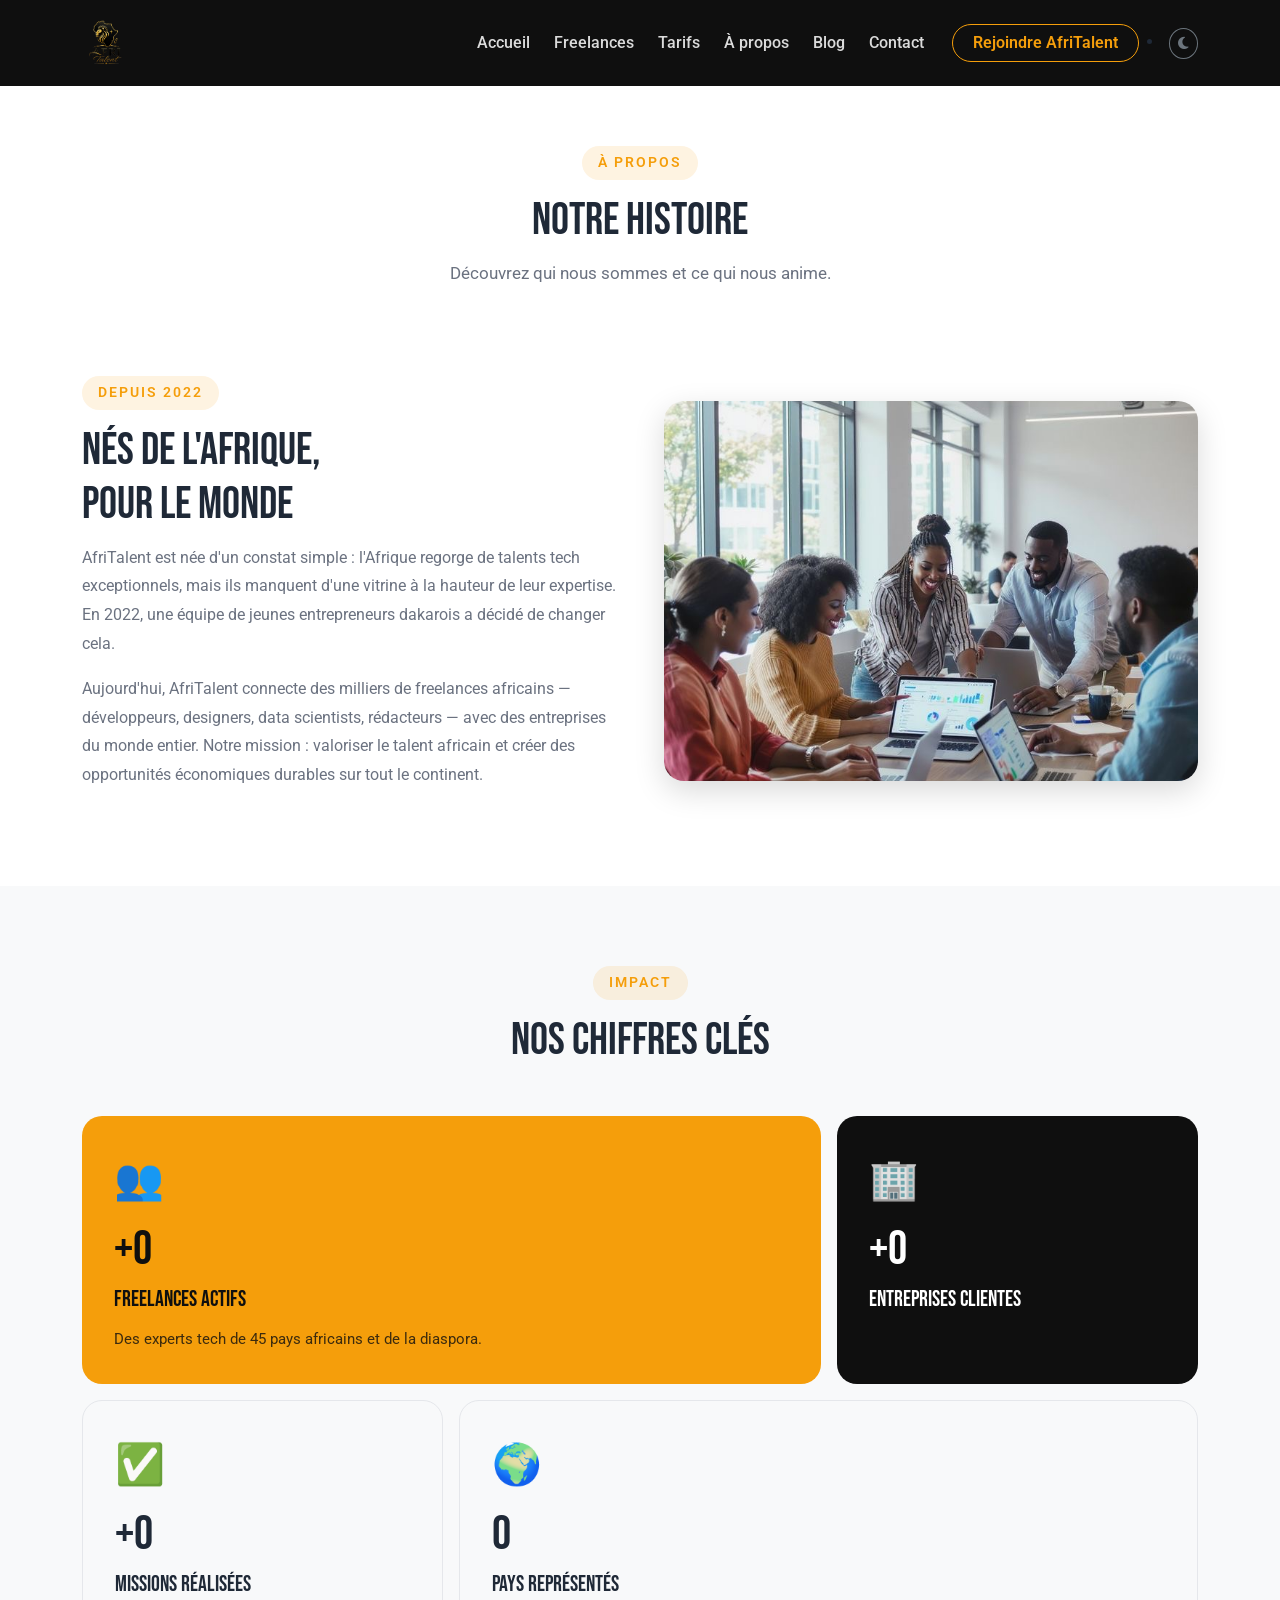
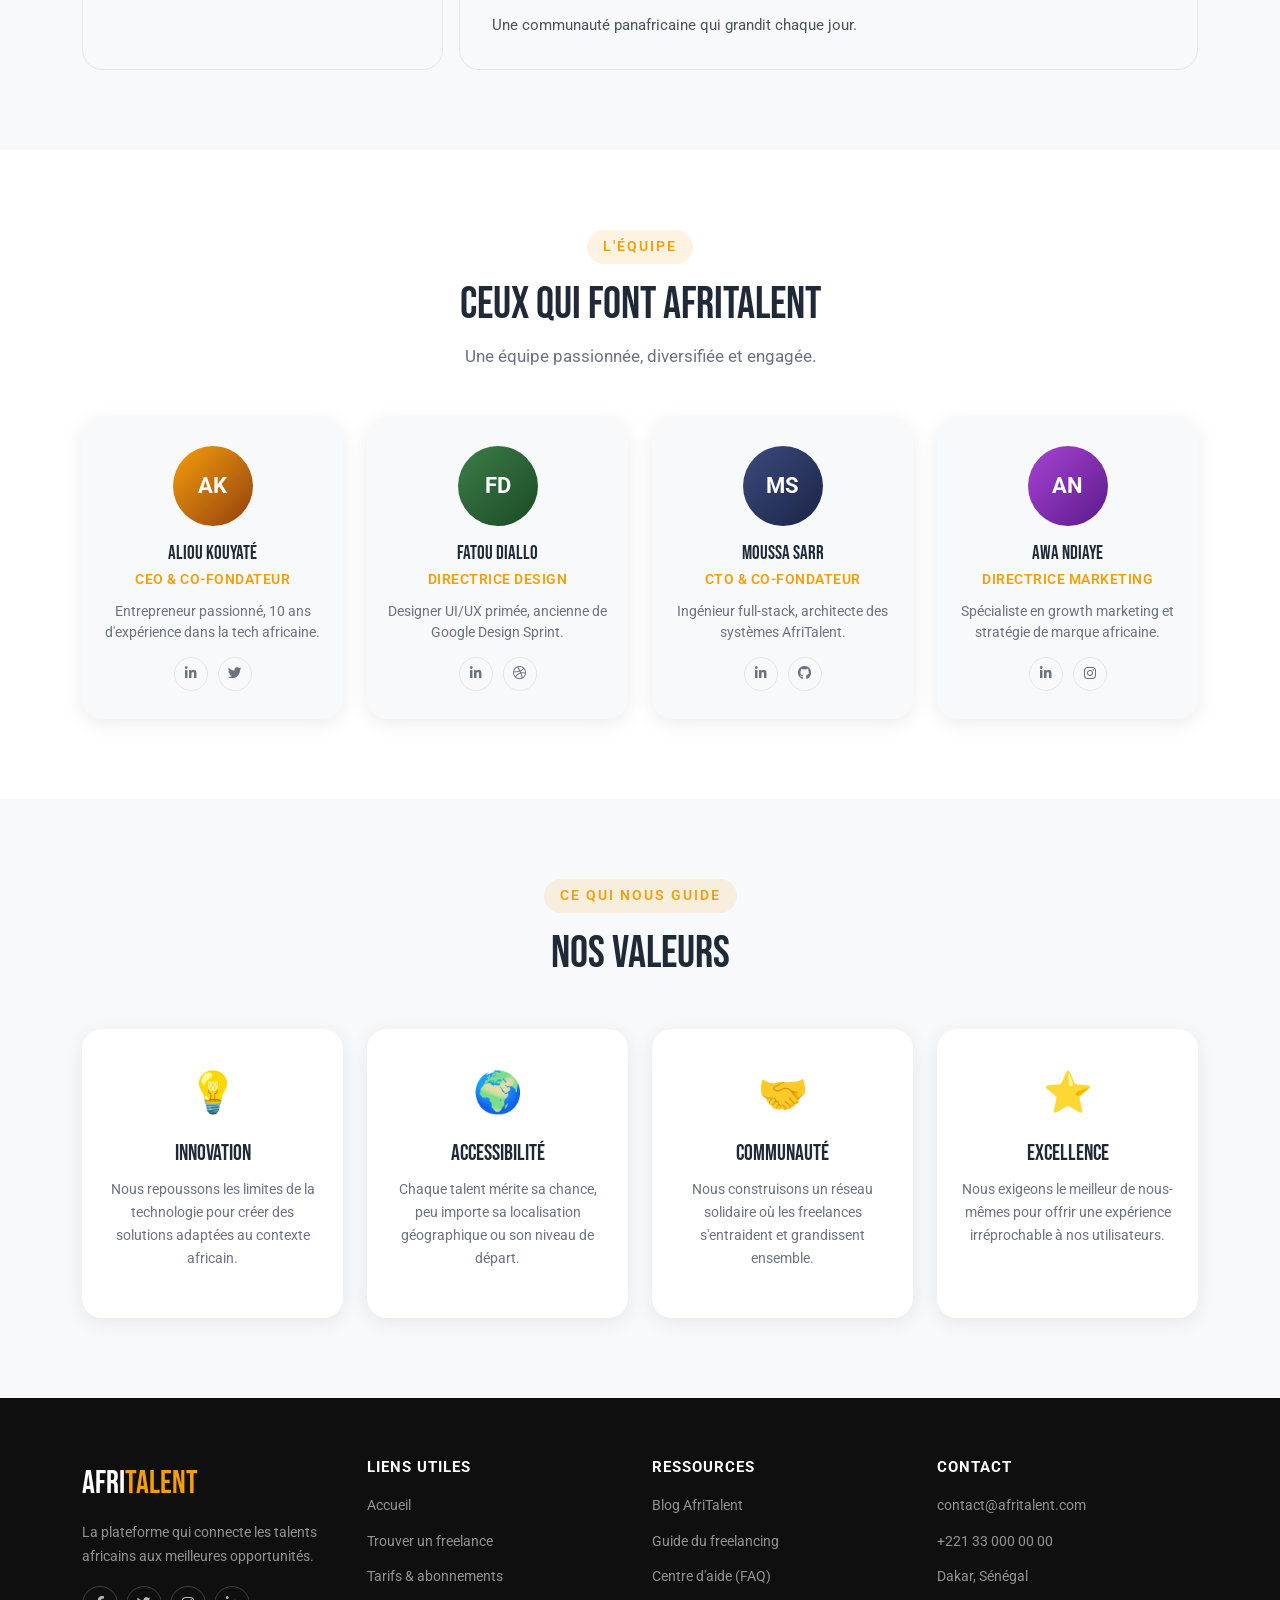
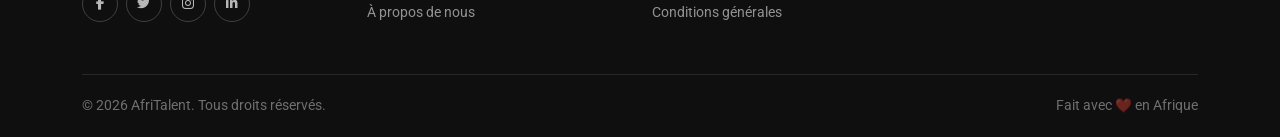
==== commit a1ebfe78: "JS : dark mode avec localStorage, navbar dynamique au scroll" ====
--- a/about.html
+++ b/about.html
@@ -45,6 +45,11 @@
                             <a href="#" class="btn btn-outline-warning">Rejoindre AfriTalent</a>
                         </li>
                     </ul>
+                    <li class="nav-item ms-2">
+    <button id="darkModeToggle" class="btn btn-sm btn-outline-secondary rounded-circle" aria-label="Activer le mode sombre">
+        <i class="fas fa-moon"></i>
+    </button>
+</li>
                 </div>
             </div>
         </nav>
@@ -81,7 +86,7 @@
                         </p>
                     </div>
                     <div class="col-lg-6">
-                        <img src="images/banner.jpg" alt="L'équipe AfriTalent au travail" class="about-img">
+                        <img src="images/IMG_0476.JPG" alt="L'équipe AfriTalent au travail" class="about-img">
                     </div>
                 </div>
             </div>
@@ -309,5 +314,9 @@
     <!-- Votre script JavaScript -->
     <script src="js/main.js"></script>
 
+    <button id="backToTop" aria-label="Retour en haut">
+    <i class="fas fa-arrow-up"></i>
+</button>
+
 </body>
 </html>
--- a/css/style.css
+++ b/css/style.css
@@ -1273,14 +1273,24 @@
    15. RESPONSIVE DESIGN — MEDIA QUERIES
 ========================================================= */
 
-/* Tablette (≤ 768px) */
+/* ── Tablette (≤ 768px) ── */
 @media (max-width: 768px) {
 
+    /* --- Typographie --- */
     .section-title {
         font-size: 2rem;
     }
 
-    /* Bento Grid : 2 colonnes sur tablette */
+    /* --- Hero --- */
+    #hero h1 {
+        font-size: 2.5rem;
+    }
+
+    #hero h2 {
+        font-size: 1rem;
+    }
+
+    /* --- Bento Grid : 2 colonnes sur tablette --- */
     .bento-grid {
         grid-template-columns: repeat(2, 1fr);
     }
@@ -1289,32 +1299,63 @@
         grid-column: span 2;
     }
 
-    #hero h1 {
-        font-size: 2.5rem;
-    }
-
-    #hero h2 {
-        font-size: 1rem;
-    }
-
+    /* --- Statistiques --- */
     .stat-number {
         font-size: 2.2rem;
     }
-}
-
-/* Mobile (≤ 575px) */
+
+    /* --- Page tarifs : annuler le scale de la carte Pro --- */
+    .pricing-card.featured {
+        transform: scale(1);
+        margin-top: 16px;
+    }
+
+    .pricing-card.featured:hover {
+        transform: translateY(-6px);
+    }
+
+    /* --- Page about : image histoire --- */
+    .about-img {
+        height: 260px;
+        margin-top: 24px;
+    }
+
+    /* --- Contact : réduire padding de la boîte formulaire --- */
+    .contact-form-box {
+        padding: 28px 20px;
+    }
+}
+
+/* ── Mobile (≤ 575px) ── */
 @media (max-width: 575px) {
 
+    /* --- Variables : réduire les espacements de section --- */
+    :root {
+        --spacing-section: 50px;
+    }
+
+    /* --- Hero --- */
     #hero {
         min-height: 100vh;
         padding: 100px 0 40px;
+        text-align: center;
     }
 
     #hero h1 {
         font-size: 2rem;
     }
 
-    /* Bento Grid : 1 colonne sur mobile */
+    #hero h2 {
+        margin: 0 auto 24px;
+    }
+
+    /* Centrer les boutons CTA du hero */
+    #hero .d-flex {
+        justify-content: center;
+        flex-wrap: wrap;
+    }
+
+    /* --- Bento Grid : 1 colonne sur mobile --- */
     .bento-grid {
         grid-template-columns: 1fr;
     }
@@ -1323,12 +1364,75 @@
         grid-column: span 1;
     }
 
+    /* --- Statistiques --- */
+    .stat-number {
+        font-size: 1.8rem;
+    }
+
+    /* --- Filtres freelances : wrap sur plusieurs lignes --- */
+    #filtres .d-flex {
+        flex-wrap: wrap;
+        gap: 8px !important;
+    }
+
+    .btn-filter {
+        font-size: 0.82rem;
+        padding: 6px 14px;
+    }
+
+    /* --- Page tarifs --- */
+    .pricing-card.featured {
+        transform: scale(1);
+        margin-bottom: 16px;
+    }
+
+    .pricing-card.featured:hover {
+        transform: translateY(-6px);
+    }
+
+    /* --- Page about : image histoire --- */
+    .about-img {
+        height: 220px;
+        margin-top: 20px;
+    }
+
+    /* --- Stat big (about — chiffres clés) --- */
+    .stat-big {
+        font-size: 2.2rem;
+    }
+
+    /* --- Contact : padding réduit --- */
+    .contact-form-box {
+        padding: 20px 16px;
+    }
+
+    /* contact info + map empilés, moins d'espace */
+    .contact-info-box {
+        padding: 24px 20px;
+    }
+
+    .contact-map {
+        height: 180px;
+    }
+
+    /* --- Footer --- */
     .footer-bottom {
         flex-direction: column;
         text-align: center;
     }
 
-    .stat-number {
-        font-size: 1.8rem;
-    }
-}
+    /* Centrer les icônes réseaux sociaux du footer */
+    .footer-brand,
+    .footer-desc {
+        text-align: center;
+    }
+
+    footer .d-flex.gap-2 {
+        justify-content: center;
+    }
+
+    /* --- Navbar : logo légèrement plus petit --- */
+    .navbar-brand img {
+        height: 38px;
+    }
+}
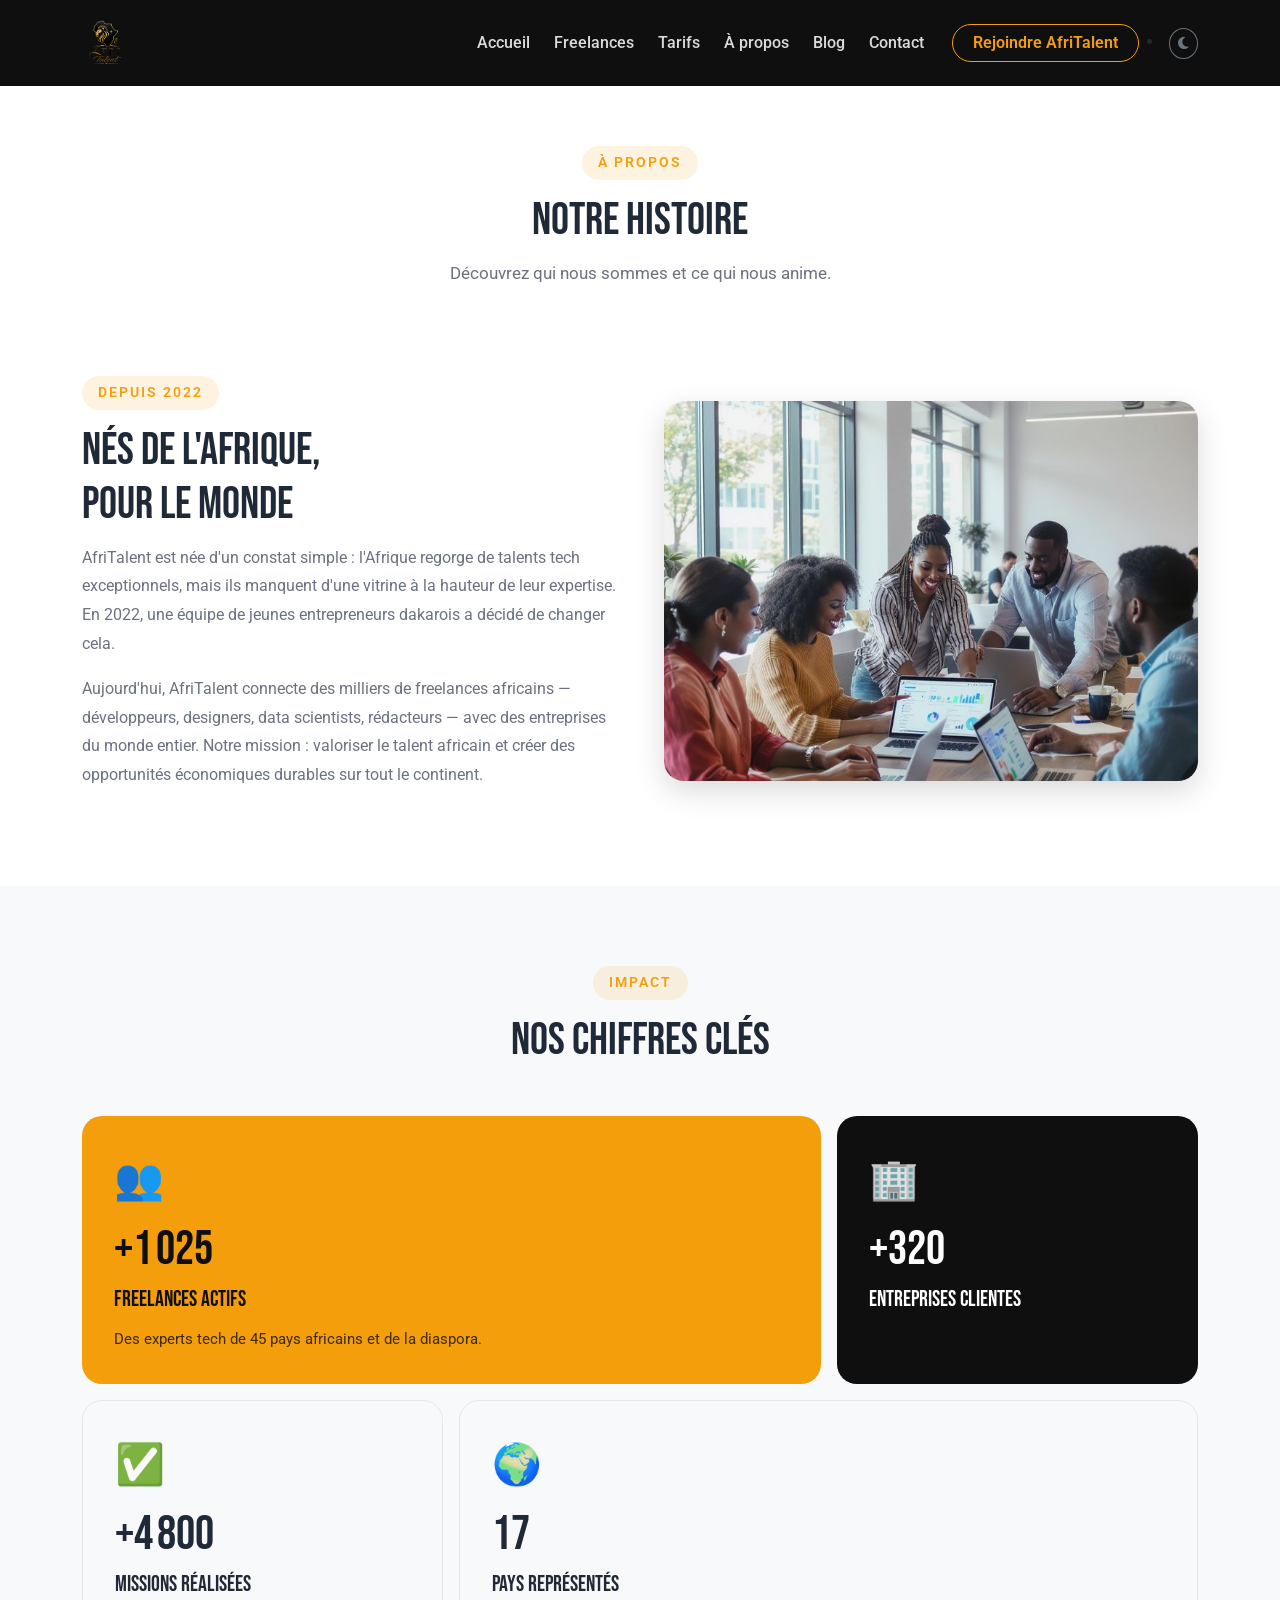
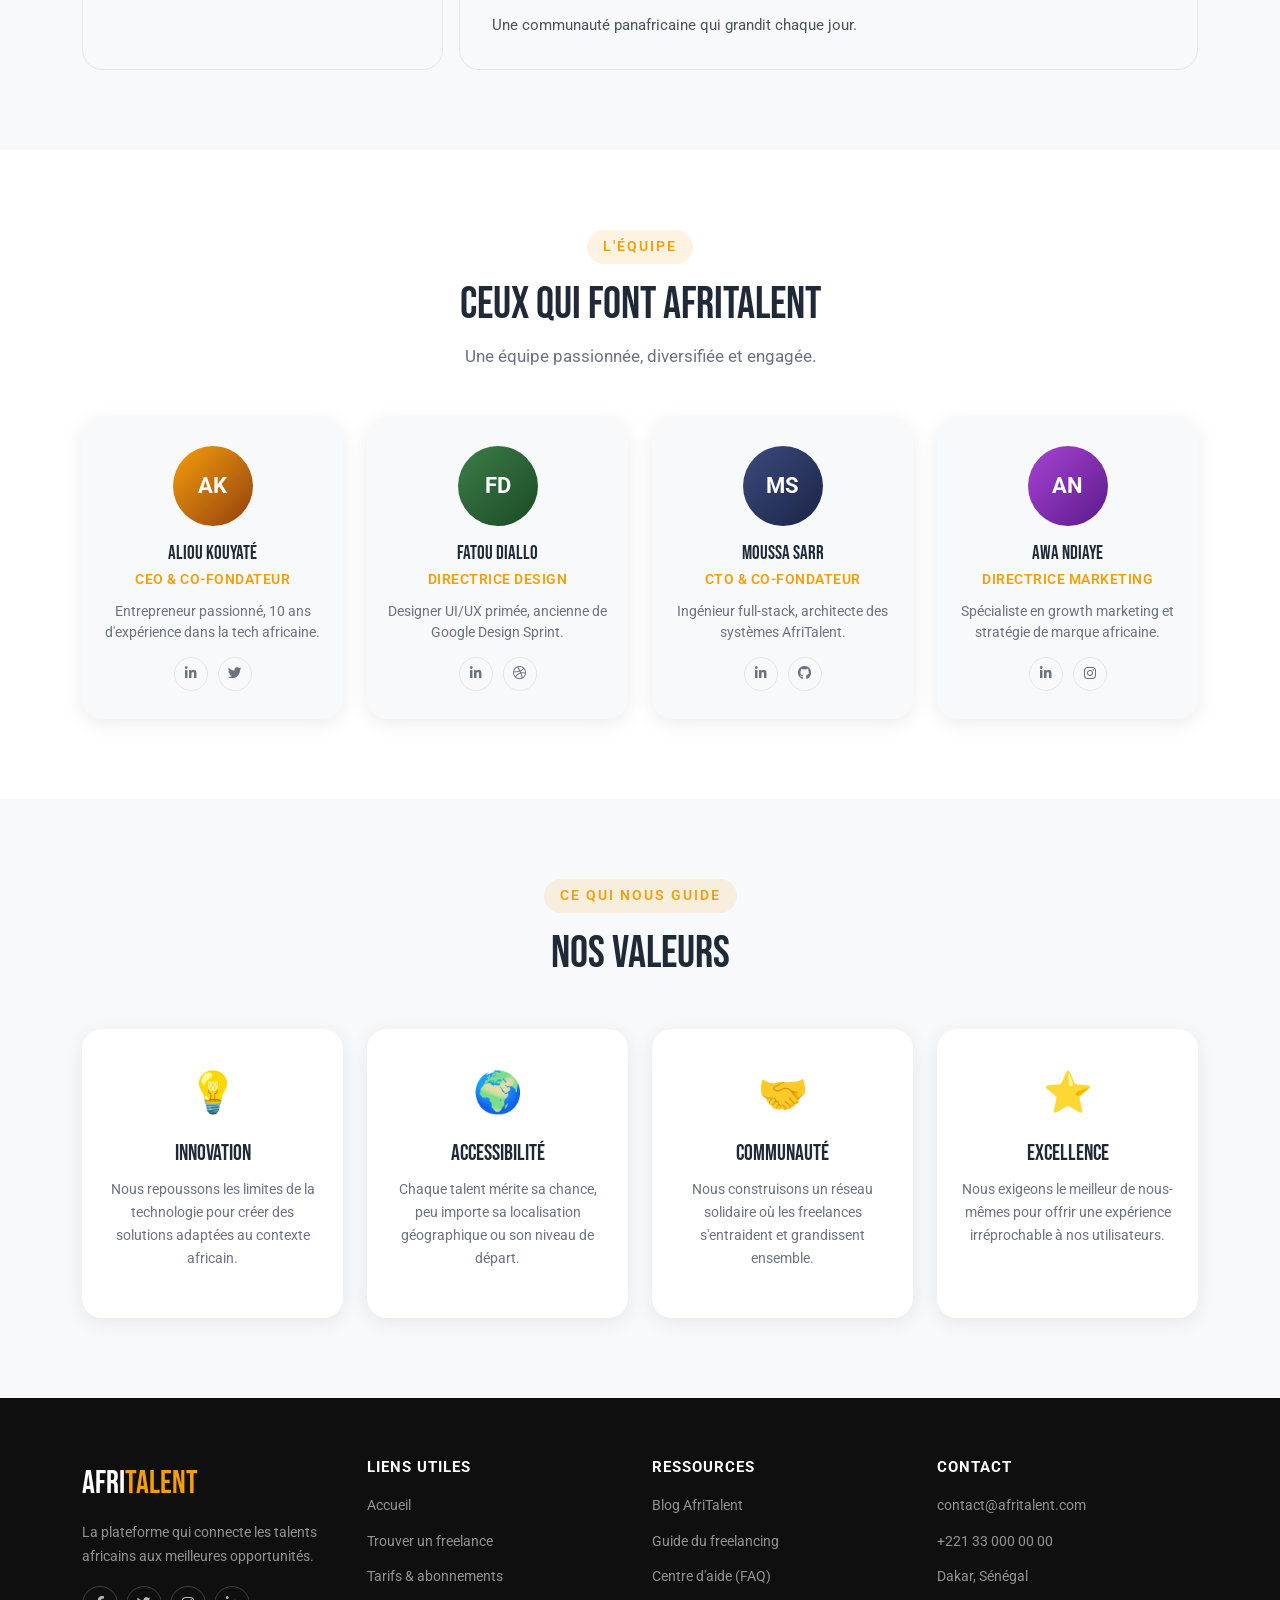
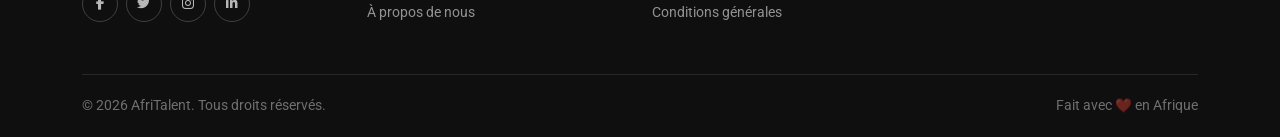
==== commit 14aaaaa0: "JS : compteurs animés au scroll et animations fade-in des sections" ====
--- a/about.html
+++ b/about.html
@@ -67,7 +67,7 @@
         </section>
 
         <!-- === NOTRE HISTOIRE === -->
-        <section id="histoire">
+        <section id="histoire" class="fade-in">
             <div class="container">
                 <div class="row align-items-center g-5">
                     <div class="col-lg-6">
@@ -93,7 +93,7 @@
         </section>
 
         <!-- === CHIFFRES CLÉS EN BENTO GRID === -->
-        <section id="chiffres">
+        <section id="chiffres" class="fade-in">
             <div class="container">
                 <div class="text-center mb-5">
                     <span class="section-label">Impact</span>
@@ -128,7 +128,7 @@
         </section>
 
         <!-- === NOTRE ÉQUIPE === -->
-        <section id="equipe">
+        <section id="equipe" class="fade-in">
             <div class="container">
                 <div class="text-center mb-5">
                     <span class="section-label">L'équipe</span>
@@ -206,7 +206,7 @@
         </section>
 
         <!-- === NOS VALEURS === -->
-        <section id="valeurs">
+        <section id="valeurs" class="fade-in">
             <div class="container">
                 <div class="text-center mb-5">
                     <span class="section-label">Ce qui nous guide</span>
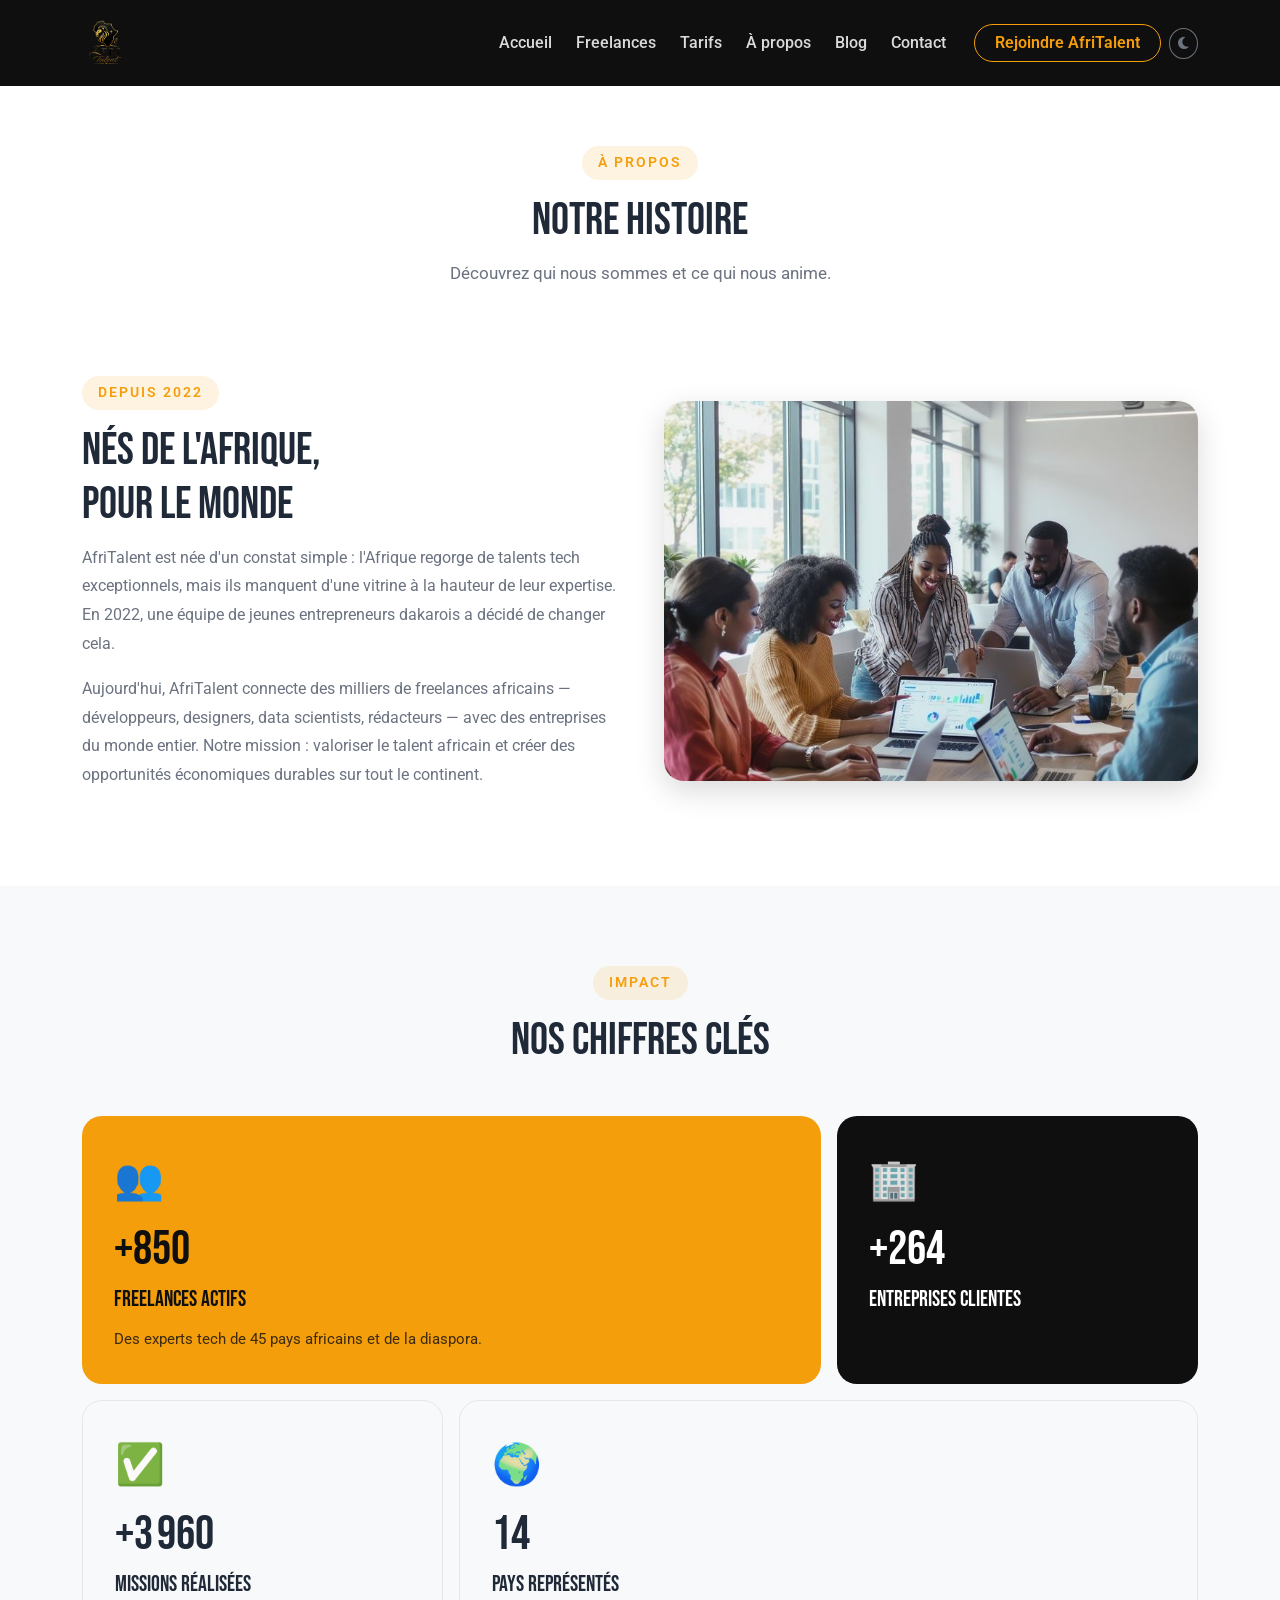
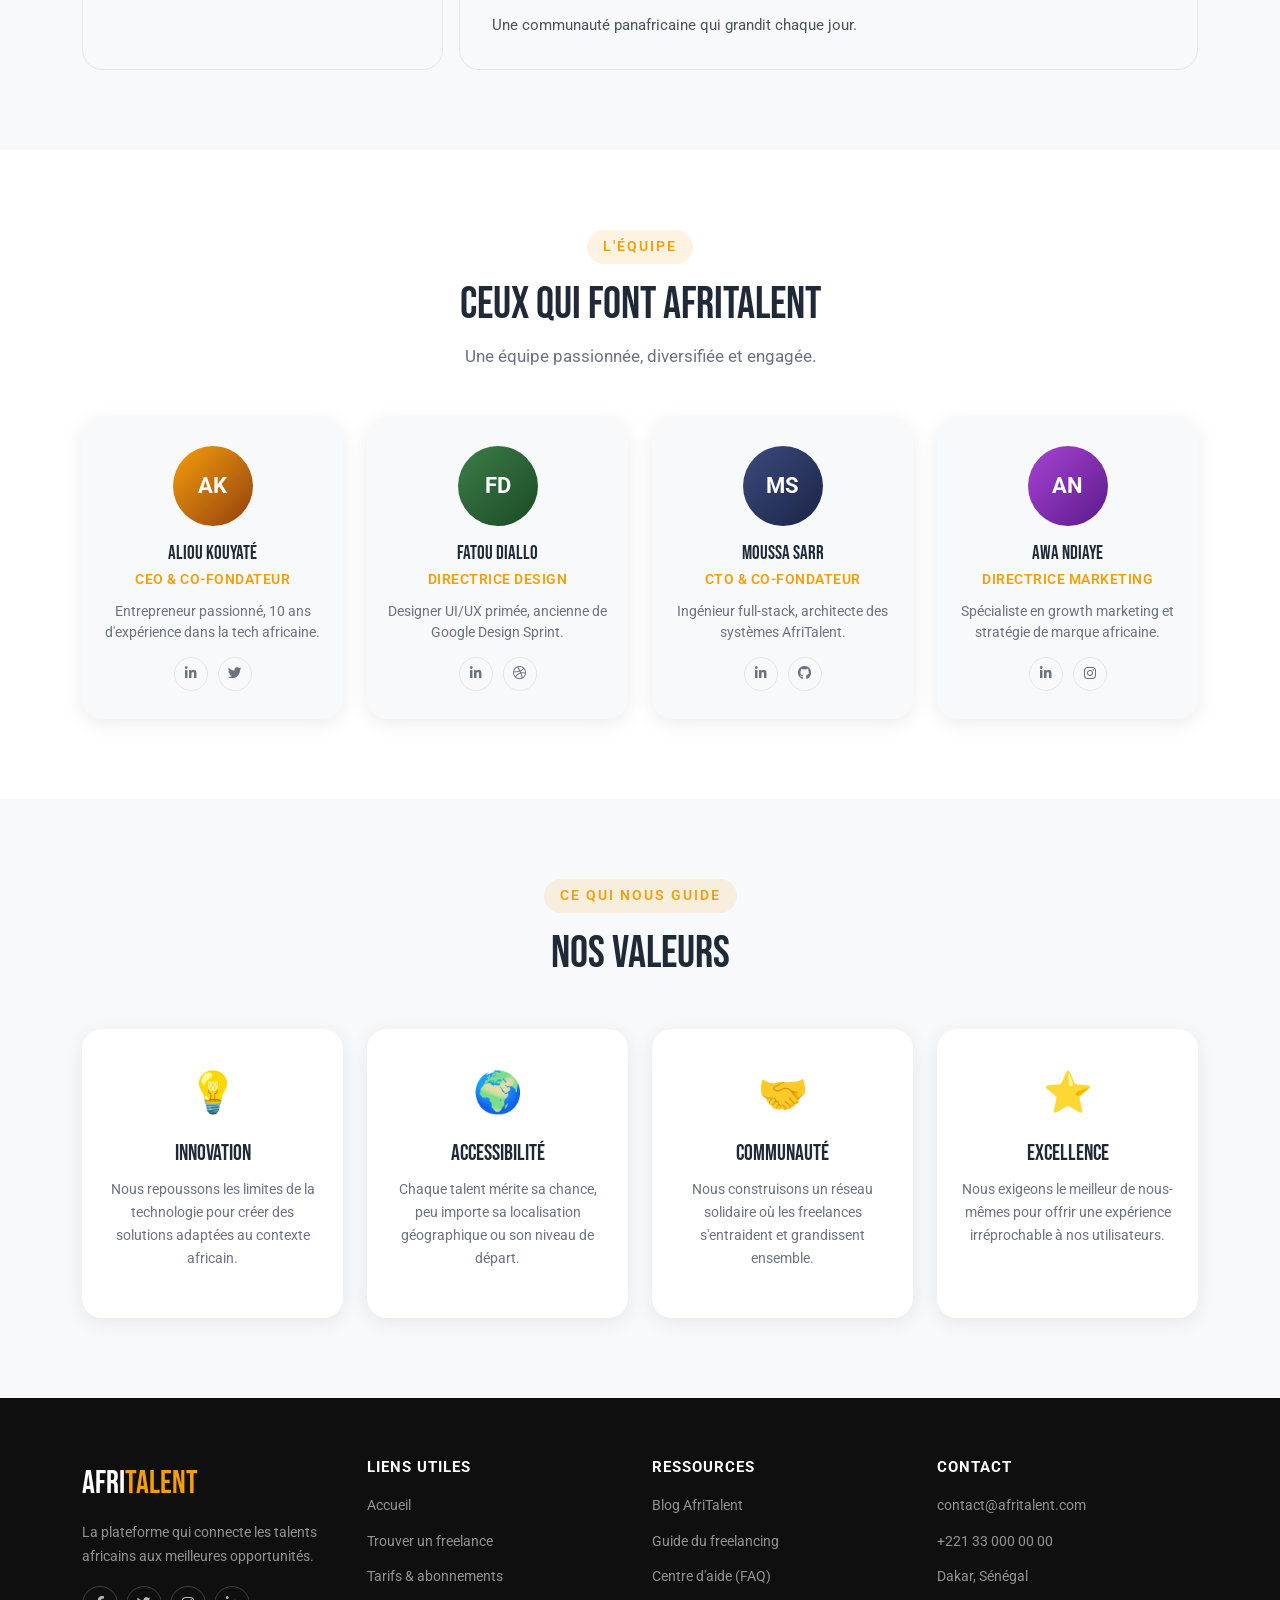
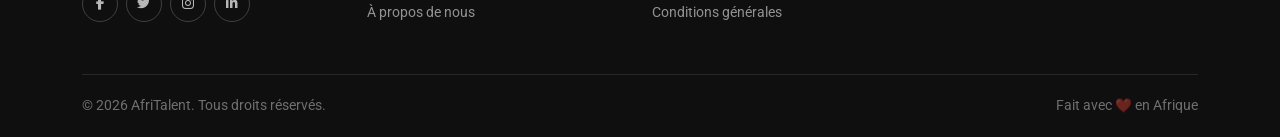
==== commit bc660b03: "Finalisation : corrections responsive, optimisation du code et commentaires" ====
--- a/about.html
+++ b/about.html
@@ -26,7 +26,7 @@
         <nav class="navbar navbar-expand-lg navbar-dark bg-dark sticky-top" id="mainNAV">
             <div class="container">
                 <a class="navbar-brand" href="index.html">
-                    <img src="images/IYVH6890-removebg-preview.png" alt="Logo AfriTalent" width="200" height="auto">
+                    <img src="images/IYVH6890-removebg-preview.png" alt="Logo AfriTalent" width="200">
                 </a>
                 <button class="navbar-toggler" type="button" data-bs-toggle="collapse" data-bs-target="#navMenu"
                     aria-controls="navMenu" aria-expanded="false" aria-label="Toggle navigation">
@@ -44,12 +44,10 @@
                         <li class="nav-item ms-3">
                             <a href="#" class="btn btn-outline-warning">Rejoindre AfriTalent</a>
                         </li>
+                        <li class="nav-item ms-2">
+                            <button id="darkModeToggle" class="btn btn-sm btn-outline-secondary rounded-circle" aria-label="Activer le mode sombre"><i class="fas fa-moon"></i></button>
+                        </li>
                     </ul>
-                    <li class="nav-item ms-2">
-    <button id="darkModeToggle" class="btn btn-sm btn-outline-secondary rounded-circle" aria-label="Activer le mode sombre">
-        <i class="fas fa-moon"></i>
-    </button>
-</li>
                 </div>
             </div>
         </nav>
@@ -277,7 +275,7 @@
                     <ul class="footer-links">
                         <li><a href="index.html">Accueil</a></li>
                         <li><a href="freelances.html">Trouver un freelance</a></li>
-                        <li><a href="tarifs.html">Tarifs & abonnements</a></li>
+                        <li><a href="tarifs.html">Tarifs &amp; abonnements</a></li>
                         <li><a href="about.html">À propos de nous</a></li>
                     </ul>
                 </div>
@@ -309,14 +307,14 @@
     </footer>
 
     <!-- Bootstrap 5 via CDN : script JavaScript -->
+    <button id="backToTop" aria-label="Retour en haut">
+        <i class="fas fa-arrow-up"></i>
+    </button>
+
     <script src="https://cdn.jsdelivr.net/npm/bootstrap@5.3.0/dist/js/bootstrap.bundle.min.js"></script>
 
     <!-- Votre script JavaScript -->
     <script src="js/main.js"></script>
 
-    <button id="backToTop" aria-label="Retour en haut">
-    <i class="fas fa-arrow-up"></i>
-</button>
-
 </body>
 </html>
